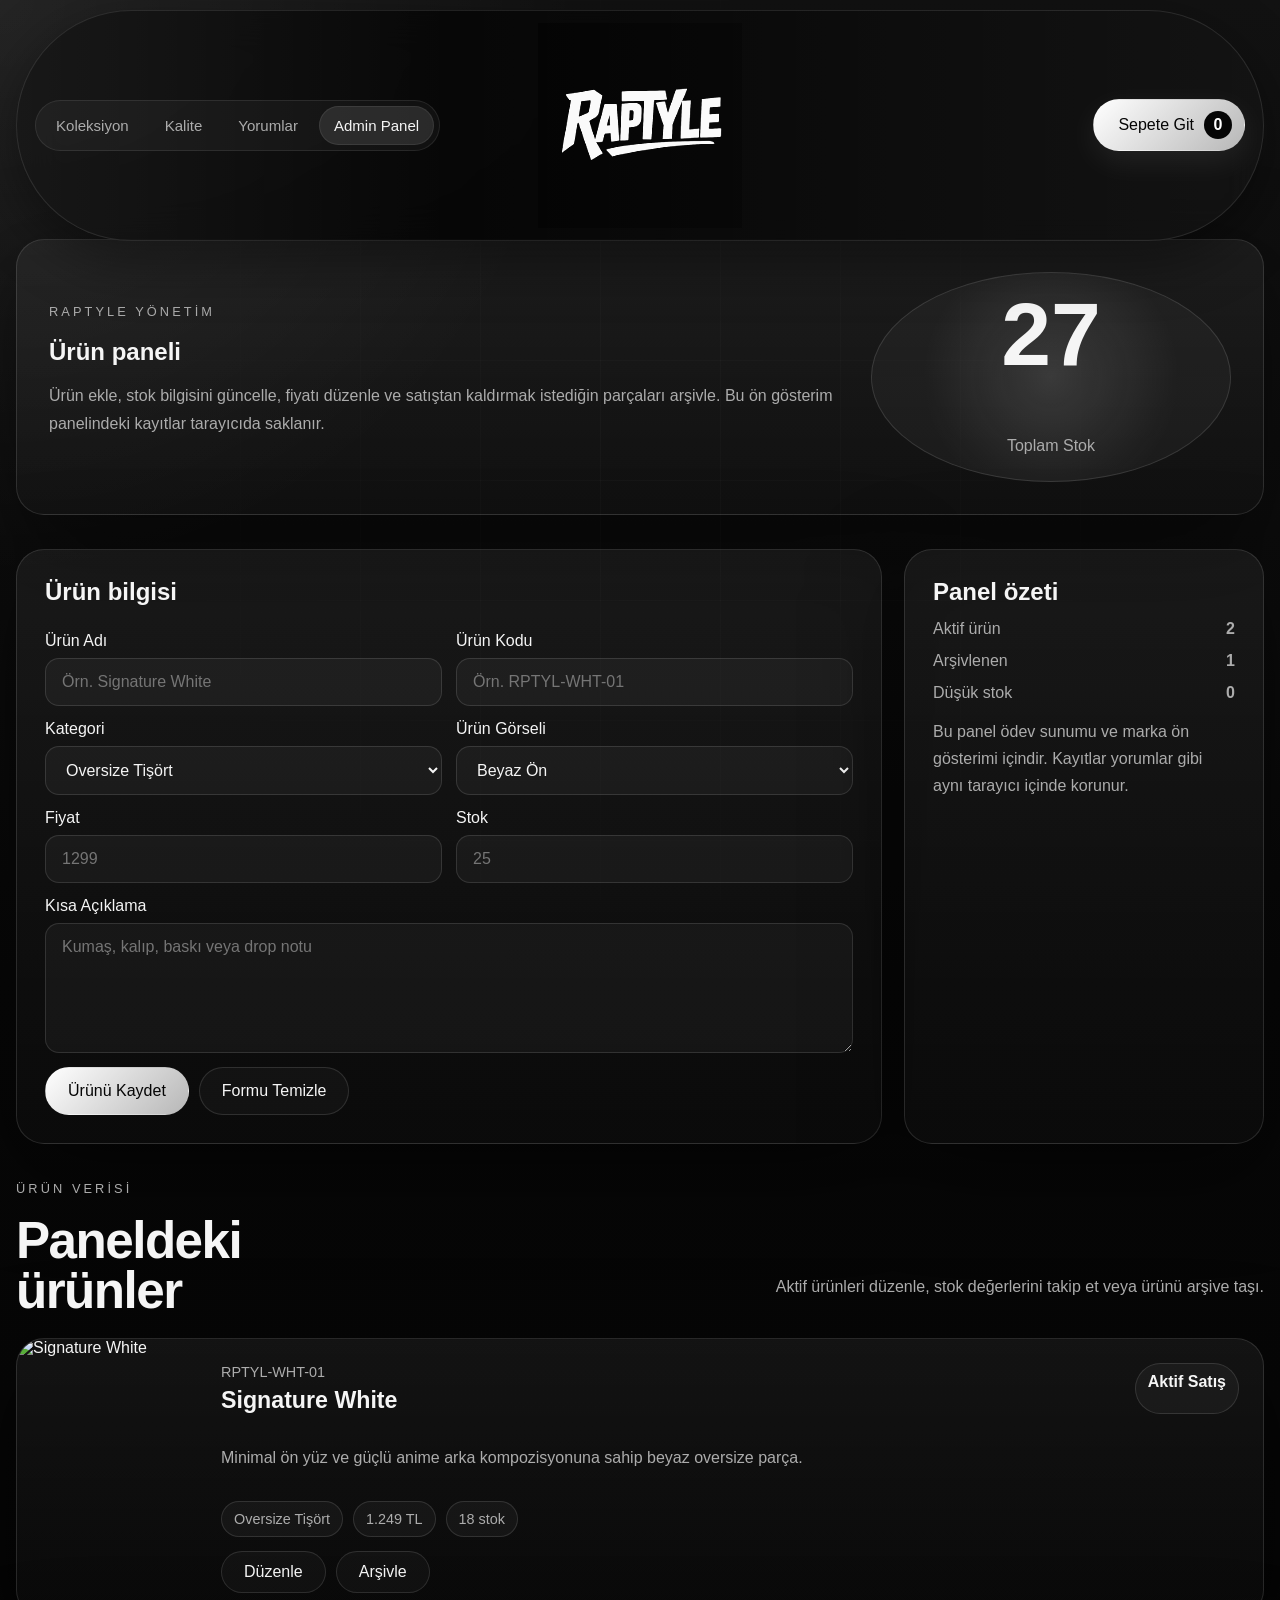
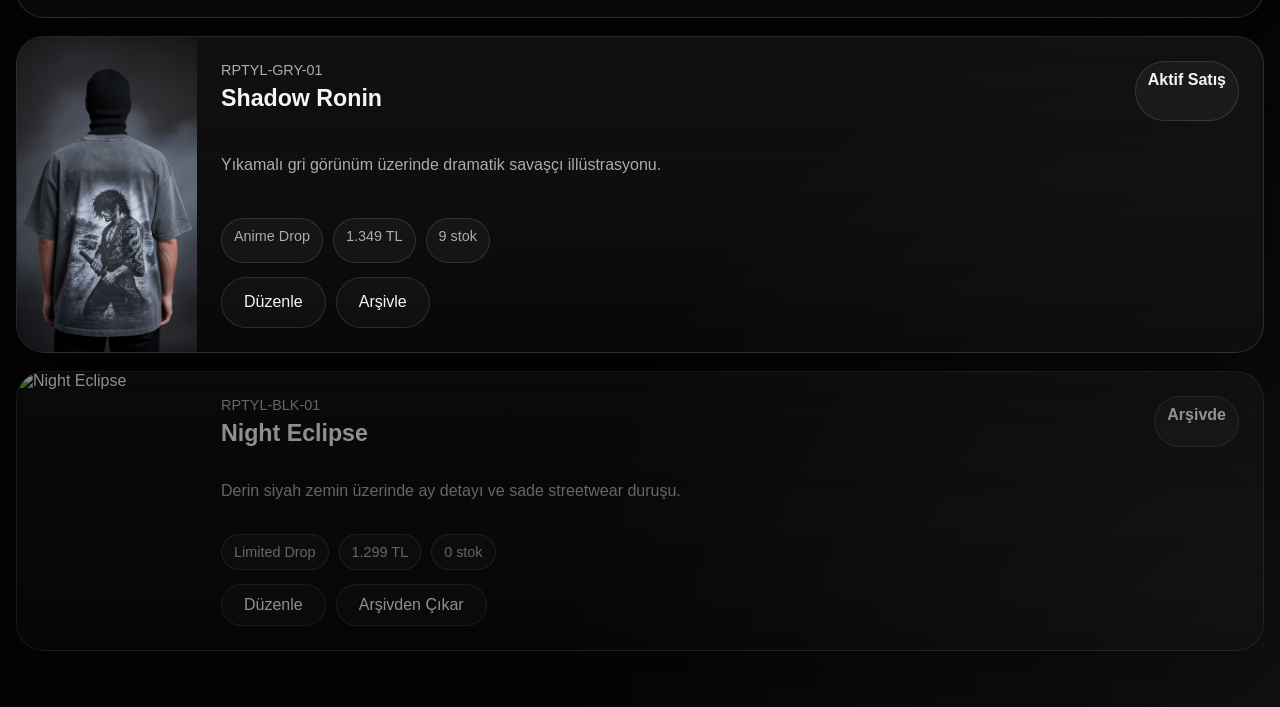
==== admin.html @ 667a7235 "ilk yükleme" ====
<!DOCTYPE html>
<html lang="tr">
  <head>
    <meta charset="UTF-8" />
    <meta name="viewport" content="width=device-width, initial-scale=1.0" />
    <title>Raptyle | Admin Panel</title>
    <link rel="stylesheet" href="./styles.css" />
  </head>
  <body data-page="admin">
    <div class="site-shell">
      <header class="topbar">
        <nav class="nav">
          <a href="./index.html">Koleksiyon</a>
          <a href="./kalite.html">Kalite</a>
          <a href="./yorumlar.html">Yorumlar</a>
          <a class="active" href="./admin.html">Admin Panel</a>
        </nav>
        <a class="brand brand-inline" href="./index.html" aria-label="Raptyle ana sayfa">
          <img src="./images/logo.png" alt="Raptyle logo" />
        </a>
        <div class="topbar-actions">
          <a class="button primary cart-link" href="./sepet.html">
            Sepete Git
            <span class="cart-count" data-cart-count>0</span>
          </a>
        </div>
      </header>

      <main>
        <section class="admin-hero reveal">
          <div>
            <p class="eyebrow">Raptyle Yönetim</p>
            <h1>Ürün paneli</h1>
            <p>
              Ürün ekle, stok bilgisini güncelle, fiyatı düzenle ve satıştan kaldırmak istediğin
              parçaları arşivle. Bu ön gösterim panelindeki kayıtlar tarayıcıda saklanır.
            </p>
          </div>
          <div class="admin-hero-stat">
            <strong id="admin-total-stock">0</strong>
            <span>Toplam Stok</span>
          </div>
        </section>

        <section class="admin-layout">
          <form class="admin-form reveal" id="admin-product-form">
            <input type="hidden" name="productId" />
            <h2>Ürün bilgisi</h2>
            <div class="field-row">
              <label>
                Ürün Adı
                <input type="text" name="name" placeholder="Örn. Signature White" required />
              </label>
              <label>
                Ürün Kodu
                <input type="text" name="sku" placeholder="Örn. RPTYL-WHT-01" required />
              </label>
            </div>
            <div class="field-row">
              <label>
                Kategori
                <select name="category" required>
                  <option value="Oversize Tişört">Oversize Tişört</option>
                  <option value="Anime Drop">Anime Drop</option>
                  <option value="Limited Drop">Limited Drop</option>
                  <option value="Aksesuar">Aksesuar</option>
                </select>
              </label>
              <label>
                Ürün Görseli
                <select name="image" required>
                  <option value="./images/beyaz ön.jpg">Beyaz Ön</option>
                  <option value="./images/beyaz arka.jpg">Beyaz Arka</option>
                  <option value="./images/gri_arka.jpg">Gri Arka</option>
                  <option value="./images/siyah ön.jpg">Siyah Ön</option>
                  <option value="./images/siyah arka.jpg">Siyah Arka</option>
                </select>
              </label>
            </div>
            <div class="field-row">
              <label>
                Fiyat
                <input type="number" name="price" min="0" step="1" placeholder="1299" required />
              </label>
              <label>
                Stok
                <input type="number" name="stock" min="0" step="1" placeholder="25" required />
              </label>
            </div>
            <label>
              Kısa Açıklama
              <textarea name="description" rows="4" placeholder="Kumaş, kalıp, baskı veya drop notu" required></textarea>
            </label>
            <div class="admin-form-actions">
              <button class="button primary" type="submit">Ürünü Kaydet</button>
              <button class="button secondary" type="button" id="admin-form-reset">Formu Temizle</button>
            </div>
          </form>

          <aside class="admin-summary reveal stagger-1">
            <h2>Panel özeti</h2>
            <div class="summary-row">
              <span>Aktif ürün</span>
              <strong id="admin-active-count">0</strong>
            </div>
            <div class="summary-row">
              <span>Arşivlenen</span>
              <strong id="admin-archived-count">0</strong>
            </div>
            <div class="summary-row">
              <span>Düşük stok</span>
              <strong id="admin-low-stock-count">0</strong>
            </div>
            <p class="admin-note">
              Bu panel ödev sunumu ve marka ön gösterimi içindir. Kayıtlar yorumlar gibi aynı
              tarayıcı içinde korunur.
            </p>
          </aside>
        </section>

        <section class="admin-products-section">
          <div class="section-heading reveal">
            <div>
              <p class="eyebrow">Ürün Verisi</p>
              <h2>Paneldeki ürünler</h2>
            </div>
            <p>Aktif ürünleri düzenle, stok değerlerini takip et veya ürünü arşive taşı.</p>
          </div>
          <div class="admin-product-list" id="admin-product-list"></div>
        </section>
      </main>
    </div>

    <script src="./script.js"></script>
  </body>
</html>
---- styles.css ----
:root {
  --bg: #050505;
  --bg-alt: #0d0d0d;
  --panel: rgba(255, 255, 255, 0.05);
  --panel-strong: rgba(255, 255, 255, 0.08);
  --line: rgba(255, 255, 255, 0.12);
  --line-strong: rgba(255, 255, 255, 0.22);
  --text: #f5f5f5;
  --muted: #acacac;
  --accent: #ededed;
  --shadow: 0 28px 90px rgba(0, 0, 0, 0.5);
  --radius-xl: 28px;
  --radius-lg: 22px;
  --radius-md: 16px;
}

* {
  box-sizing: border-box;
}

html {
  scroll-behavior: smooth;
}

body {
  margin: 0;
  min-height: 100vh;
  color: var(--text);
  background:
    radial-gradient(circle at top left, rgba(255, 255, 255, 0.08), transparent 22%),
    radial-gradient(circle at bottom right, rgba(255, 255, 255, 0.05), transparent 28%),
    linear-gradient(180deg, #121212 0%, #070707 42%, #040404 100%);
  font-family: "Manrope", "Avenir Next", "Segoe UI", "Helvetica Neue", Arial, sans-serif;
  overflow-x: hidden;
}

body::before {
  content: "";
  position: fixed;
  inset: 0;
  pointer-events: none;
  background-image:
    linear-gradient(rgba(255, 255, 255, 0.025) 1px, transparent 1px),
    linear-gradient(90deg, rgba(255, 255, 255, 0.025) 1px, transparent 1px);
  background-size: 120px 120px;
  mask-image: radial-gradient(circle at center, black, transparent 78%);
}

img {
  display: block;
  width: 100%;
}

a {
  color: inherit;
  text-decoration: none;
}

button,
input,
select,
textarea {
  font: inherit;
}

.site-shell {
  width: min(1600px, calc(100% - 32px));
  margin: 0 auto;
  padding-bottom: 56px;
}

.topbar {
  position: sticky;
  top: 10px;
  z-index: 40;
  display: grid;
  grid-template-columns: 1fr auto 1fr;
  align-items: center;
  gap: clamp(12px, 3vw, 42px);
  padding: 12px 18px;
  margin-top: 8px;
  border: 1px solid rgba(255, 255, 255, 0.1);
  border-radius: 999px;
  backdrop-filter: blur(20px) saturate(150%);
  background:
    linear-gradient(90deg, rgba(255, 255, 255, 0.06), transparent 35%, rgba(255, 255, 255, 0.05)),
    rgba(5, 5, 5, 0.78);
  box-shadow: 0 18px 58px rgba(0, 0, 0, 0.42);
}

.brand-inline {
  display: inline-flex;
  align-items: center;
  justify-self: center;
  width: clamp(150px, 16vw, 230px);
  padding: 0;
  transition: transform 180ms ease;
}

.brand-inline:hover {
  transform: translateY(-2px);
}

.brand-inline img {
  width: 100%;
  height: auto;
  display: block;
  mix-blend-mode: screen;
  filter: brightness(1.22) contrast(1.18);
  opacity: 0.98;
}

.nav,
.topbar-actions,
.hero-actions,
.product-actions,
.cta-actions {
  display: flex;
  align-items: center;
  gap: 14px;
}

.nav {
  justify-self: start;
  gap: 6px;
  padding: 5px;
  border-radius: 999px;
  border: 1px solid rgba(255, 255, 255, 0.09);
  background: rgba(255, 255, 255, 0.04);
  color: var(--muted);
}

.topbar-actions {
  justify-self: end;
}

.nav a {
  position: relative;
  padding: 11px 15px;
  border-radius: 999px;
  font-size: 0.94rem;
  transition: color 180ms ease, background 180ms ease, box-shadow 180ms ease;
}

.nav a::after {
  display: none;
}

.nav a:hover,
.nav a.active {
  color: var(--text);
  background: rgba(255, 255, 255, 0.1);
  box-shadow: inset 0 0 0 1px rgba(255, 255, 255, 0.08);
}

.button {
  display: inline-flex;
  align-items: center;
  justify-content: center;
  min-height: 48px;
  padding: 0 22px;
  border-radius: 999px;
  border: 1px solid var(--line);
  cursor: pointer;
  transition:
    transform 180ms ease,
    border-color 180ms ease,
    background 180ms ease,
    box-shadow 180ms ease;
}

.button:hover {
  transform: translateY(-2px);
  box-shadow: 0 14px 30px rgba(0, 0, 0, 0.25);
}

.button.primary {
  color: #050505;
  border-color: transparent;
  background: linear-gradient(135deg, #ffffff, #b7b7b7);
}

.button.secondary {
  background: rgba(255, 255, 255, 0.03);
  color: var(--text);
}

.button.small {
  min-height: 42px;
}

.cart-link {
  gap: 10px;
  min-height: 52px;
  padding-inline: 24px 12px;
  box-shadow: 0 10px 32px rgba(255, 255, 255, 0.08);
}

.cart-count {
  min-width: 28px;
  height: 28px;
  padding: 0 8px;
  display: inline-flex;
  align-items: center;
  justify-content: center;
  border-radius: 999px;
  background: #050505;
  color: #050505;
  color: #fff;
  font-weight: 700;
}

main {
  display: grid;
  gap: 34px;
}

.hero {
  display: grid;
  grid-template-columns: 1.05fr 0.95fr;
  gap: 30px;
  align-items: center;
  min-height: calc(100vh - 110px);
  padding: 24px 0 6px;
}

.hero-home::after {
  content: "";
  position: absolute;
  inset: auto 0 0 auto;
  width: 340px;
  height: 340px;
  filter: blur(80px);
  background: rgba(255, 255, 255, 0.08);
  border-radius: 50%;
  z-index: -1;
}

.eyebrow {
  margin: 0 0 16px;
  text-transform: uppercase;
  letter-spacing: 0.24em;
  color: #dadada;
  font-size: 0.8rem;
}

.hero h1,
.section-heading h2,
.featured-copy h2,
.cta-panel h2,
.split-copy h2 {
  margin: 0;
  font-family: "Manrope", "Avenir Next", "Segoe UI", "Helvetica Neue", Arial, sans-serif;
  font-weight: 800;
  line-height: 0.98;
  letter-spacing: -0.03em;
}

.hero h1 {
  font-size: clamp(2.9rem, 7vw, 6.2rem);
  max-width: 11ch;
}

.hero-text,
.section-heading p,
.product-head p,
.product-specs,
.split-copy p,
.stat-card p,
.review-card p,
.empty-cart p,
.cart-summary p,
.featured-copy p {
  color: var(--muted);
  line-height: 1.7;
}

.hero-metrics,
.featured-badges,
.spec-list,
.timeline {
  list-style: none;
  padding: 0;
  margin: 0;
}

.hero-metrics {
  display: grid;
  grid-template-columns: repeat(3, minmax(0, 1fr));
  gap: 16px;
  margin-top: 32px;
}

.hero-metrics li,
.product-card,
.floating-card,
.featured-strip,
.stat-card,
.review-shell,
.review-form,
.rating-summary,
.cart-layout,
.cart-summary,
.empty-cart,
.cta-panel,
.timeline li {
  border: 1px solid var(--line);
  background: linear-gradient(180deg, rgba(255, 255, 255, 0.06), rgba(255, 255, 255, 0.025));
  box-shadow: var(--shadow);
}

.hero-metrics li {
  padding: 18px;
  border-radius: var(--radius-md);
}

.hero-showcase {
  display: grid;
  grid-template-columns: 1.15fr 0.85fr;
  gap: 18px;
  min-height: 0;
}

.floating-card {
  position: relative;
  overflow: hidden;
  border-radius: var(--radius-xl);
  transform: translateZ(0);
  animation: drift 8s ease-in-out infinite;
}

.floating-card.tall {
  grid-row: span 2;
  min-height: min(68vh, 760px);
}

.floating-card.small {
  min-height: min(32vh, 320px);
}

.floating-card img {
  height: 100%;
  object-fit: cover;
  transition: transform 380ms ease;
}

.floating-card:hover img,
.product-card:hover img {
  transform: scale(1.04);
}

.tilt-left {
  animation-delay: 0.4s;
  transform: rotate(-2deg);
}

.tilt-right {
  animation-delay: 0.7s;
  transform: rotate(2deg);
}

.floating-meta {
  position: absolute;
  left: 18px;
  right: 18px;
  bottom: 18px;
  padding: 18px;
  border-radius: var(--radius-md);
  border: 1px solid var(--line);
  background: rgba(0, 0, 0, 0.58);
  backdrop-filter: blur(14px);
}

.floating-meta span {
  display: block;
  color: #d9d9d9;
  margin-bottom: 6px;
}

.featured-strip,
.cta-panel,
.content-split,
.review-header {
  border-radius: var(--radius-xl);
}

.featured-strip {
  display: grid;
  grid-template-columns: 1fr auto;
  gap: 24px;
  padding: 30px;
}

.featured-badges {
  display: flex;
  align-items: center;
  flex-wrap: wrap;
  gap: 12px;
  justify-content: flex-end;
}

.featured-badges span,
.tag {
  padding: 12px 16px;
  border-radius: 999px;
  border: 1px solid var(--line);
  background: rgba(255, 255, 255, 0.04);
  color: #dcdcdc;
}

.section-heading {
  display: flex;
  align-items: end;
  justify-content: space-between;
  gap: 18px;
}

.section-heading h2,
.featured-copy h2,
.split-copy h2,
.cta-panel h2 {
  font-size: clamp(2.1rem, 4vw, 4.4rem);
  max-width: 11ch;
}

.section-heading p {
  max-width: 600px;
}

.collection {
  display: grid;
  gap: 24px;
}

.product-grid,
.stats-grid {
  display: grid;
  grid-template-columns: repeat(3, minmax(0, 1fr));
  gap: 20px;
}

.product-card {
  overflow: hidden;
  border-radius: var(--radius-xl);
  transition: transform 220ms ease, border-color 220ms ease;
}

.product-card:hover {
  transform: translateY(-4px);
  border-color: var(--line-strong);
}

.product-gallery {
  display: grid;
  grid-template-columns: 1fr 1fr;
  gap: 1px;
  background: var(--line);
}

.product-gallery img {
  aspect-ratio: 3 / 4;
  object-fit: cover;
  background: var(--bg-alt);
}

.product-body {
  padding: 24px;
}

.product-head {
  display: flex;
  justify-content: space-between;
  align-items: start;
  gap: 16px;
}

.product-head h3,
.review-form h3,
.cart-summary h3 {
  margin: 0 0 8px;
  font-size: 1.3rem;
}

.price {
  white-space: nowrap;
  padding: 10px 14px;
  border-radius: 999px;
  background: rgba(255, 255, 255, 0.06);
  border: 1px solid var(--line);
}

.product-specs {
  margin: 18px 0 22px;
  padding: 0;
  list-style: none;
}

.product-specs li + li,
.spec-list li + li,
.timeline li + li {
  margin-top: 10px;
}

.product-actions {
  flex-wrap: wrap;
}

.content-split {
  display: grid;
  grid-template-columns: 0.95fr 1.05fr;
  gap: 24px;
}

.split-copy,
.split-visual,
.review-shell,
.cart-layout {
  border: 1px solid var(--line);
  box-shadow: var(--shadow);
}

.split-copy,
.review-shell,
.cart-layout {
  padding: 30px;
  background: linear-gradient(180deg, rgba(255, 255, 255, 0.055), rgba(255, 255, 255, 0.02));
}

.split-visual {
  overflow: hidden;
  border-radius: var(--radius-xl);
}

.split-visual img {
  height: 100%;
  object-fit: cover;
}

.spec-list li {
  color: var(--muted);
}

.quality-feature-grid {
  display: grid;
  grid-template-columns: repeat(2, minmax(0, 1fr));
  gap: 14px;
  margin-top: 26px;
}

.quality-feature-card {
  padding: 18px;
  border-radius: var(--radius-lg);
  border: 1px solid var(--line);
  background: rgba(255, 255, 255, 0.04);
}

.quality-feature-card span {
  display: inline-block;
  margin-bottom: 10px;
  color: #d8d8d8;
  letter-spacing: 0.12em;
  text-transform: uppercase;
  font-size: 0.78rem;
}

.quality-feature-card strong {
  display: block;
  margin-bottom: 8px;
  font-size: 1.05rem;
}

.quality-feature-card p {
  margin: 0;
  color: var(--muted);
  line-height: 1.65;
}

.stats-grid {
  margin-top: 8px;
}

.stat-card {
  padding: 26px;
  border-radius: var(--radius-xl);
}

.stat-card strong {
  display: block;
  margin-bottom: 10px;
  font-size: 2rem;
}

.timeline {
  display: grid;
  gap: 14px;
}

.timeline li {
  padding: 22px;
  border-radius: var(--radius-lg);
}

.timeline h3 {
  margin: 0 0 8px;
}

.review-header {
  display: grid;
  grid-template-columns: 320px 1fr;
  gap: 22px;
}

.rating-summary,
.review-shell {
  padding: 28px;
}

.rating-circle {
  width: 190px;
  height: 190px;
  margin: 0 auto 24px;
  display: grid;
  place-items: center;
  border-radius: 50%;
  background:
    radial-gradient(circle at center, #101010 55%, transparent 56%),
    conic-gradient(#f4f4f4 0 82%, rgba(255, 255, 255, 0.08) 82% 100%);
}

.rating-circle strong {
  font-size: 3.25rem;
}

.rating-bars {
  display: grid;
  gap: 12px;
}

.rating-bars div {
  display: grid;
  grid-template-columns: 18px 1fr;
  gap: 12px;
  align-items: center;
}

.rating-bars span {
  color: var(--muted);
}

.rating-bars i {
  display: block;
  height: 8px;
  overflow: hidden;
  border-radius: 999px;
  background: rgba(255, 255, 255, 0.07);
}

.rating-bars b {
  display: block;
  height: 100%;
  background: linear-gradient(90deg, #ffffff, #7b7b7b);
}

.reviews-layout {
  display: grid;
  grid-template-columns: 1fr 420px;
  gap: 20px;
  margin-top: 22px;
}

.review-list,
.review-form {
  display: grid;
  gap: 14px;
}

.review-card {
  padding: 18px;
  border-radius: var(--radius-md);
  border: 1px solid var(--line);
  background: rgba(255, 255, 255, 0.03);
}

.review-head {
  display: flex;
  justify-content: space-between;
  gap: 14px;
  margin-bottom: 10px;
}

.review-head strong {
  display: block;
}

.review-head span,
.review-meta {
  color: var(--muted);
  font-size: 0.92rem;
}

.field-row {
  display: grid;
  grid-template-columns: 1fr 1fr;
  gap: 14px;
}

.review-form label {
  display: grid;
  gap: 8px;
}

.review-form input,
.review-form select,
.review-form textarea {
  width: 100%;
  padding: 14px 16px;
  color: var(--text);
  border-radius: 14px;
  border: 1px solid var(--line);
  background: rgba(255, 255, 255, 0.04);
}

.review-form textarea {
  resize: vertical;
  min-height: 140px;
}

.cart-layout {
  display: grid;
  grid-template-columns: 1fr 360px;
  gap: 22px;
  border-radius: var(--radius-xl);
}

.cart-items {
  display: grid;
  gap: 16px;
}

.cart-item {
  display: grid;
  grid-template-columns: 110px 1fr auto;
  gap: 18px;
  padding: 16px;
  border-radius: var(--radius-lg);
  border: 1px solid var(--line);
  background: rgba(255, 255, 255, 0.03);
}

.cart-item img {
  aspect-ratio: 1 / 1;
  object-fit: cover;
  border-radius: 14px;
}

.cart-item h3 {
  margin: 0 0 6px;
}

.cart-meta {
  color: var(--muted);
}

.quantity-row {
  display: flex;
  align-items: center;
  gap: 10px;
  margin-top: 16px;
}

.quantity-button,
.remove-button {
  display: inline-flex;
  align-items: center;
  justify-content: center;
  min-width: 38px;
  height: 38px;
  padding: 0 12px;
  border: 1px solid var(--line);
  color: var(--text);
  background: rgba(255, 255, 255, 0.04);
  border-radius: 999px;
  cursor: pointer;
}

.cart-summary,
.empty-cart {
  padding: 26px;
  border-radius: var(--radius-xl);
}

.admin-hero,
.admin-layout {
  display: grid;
  grid-template-columns: 1fr 360px;
  gap: 22px;
  align-items: stretch;
}

.admin-hero,
.admin-form,
.admin-summary,
.admin-product-card {
  border: 1px solid var(--line);
  background: linear-gradient(180deg, rgba(255, 255, 255, 0.055), rgba(255, 255, 255, 0.02));
  box-shadow: var(--shadow);
  border-radius: var(--radius-xl);
}

.admin-hero {
  padding: 32px;
  align-items: center;
}

.admin-hero h1,
.admin-form h2,
.admin-summary h2 {
  margin: 0 0 12px;
}

.admin-hero p,
.admin-note,
.admin-product-content p {
  color: var(--muted);
  line-height: 1.7;
}

.admin-hero-stat {
  display: grid;
  place-items: center;
  min-height: 210px;
  border-radius: 50%;
  border: 1px solid var(--line);
  background:
    radial-gradient(circle at center, rgba(255, 255, 255, 0.12), transparent 62%),
    rgba(255, 255, 255, 0.04);
}

.admin-hero-stat strong {
  display: block;
  font-size: clamp(3rem, 7vw, 6rem);
  line-height: 0.8;
}

.admin-hero-stat span {
  display: block;
  margin-top: 14px;
  color: var(--muted);
}

.admin-form,
.admin-summary {
  padding: 28px;
}

.admin-form {
  display: grid;
  gap: 14px;
}

.admin-form label {
  display: grid;
  gap: 8px;
}

.admin-form input,
.admin-form select,
.admin-form textarea {
  width: 100%;
  padding: 14px 16px;
  color: var(--text);
  border-radius: 14px;
  border: 1px solid var(--line);
  background: rgba(255, 255, 255, 0.04);
}

.admin-form textarea {
  resize: vertical;
  min-height: 130px;
}

.admin-form-actions,
.admin-product-actions,
.admin-product-meta {
  display: flex;
  flex-wrap: wrap;
  gap: 10px;
}

.admin-products-section {
  display: grid;
  gap: 22px;
}

.admin-product-list {
  display: grid;
  gap: 18px;
}

.admin-product-card {
  display: grid;
  grid-template-columns: 180px 1fr;
  overflow: hidden;
}

.admin-product-card.is-archived {
  opacity: 0.58;
}

.admin-product-card img {
  height: 100%;
  min-height: 240px;
  object-fit: cover;
}

.admin-product-content {
  padding: 24px;
  display: grid;
  gap: 14px;
}

.admin-product-head {
  display: flex;
  justify-content: space-between;
  gap: 18px;
}

.admin-product-head h3 {
  margin: 6px 0 0;
  font-size: 1.45rem;
}

.admin-product-head span,
.admin-product-meta span {
  color: var(--muted);
  font-size: 0.9rem;
}

.admin-product-head b,
.admin-product-meta span {
  padding: 9px 12px;
  border-radius: 999px;
  border: 1px solid var(--line);
  background: rgba(255, 255, 255, 0.04);
  white-space: nowrap;
}

.checkout-layout {
  display: grid;
  grid-template-columns: 1fr 420px;
  gap: 22px;
}

.checkout-form,
.checkout-summary {
  padding: 30px;
  border-radius: var(--radius-xl);
  border: 1px solid var(--line);
  background: linear-gradient(180deg, rgba(255, 255, 255, 0.055), rgba(255, 255, 255, 0.02));
  box-shadow: var(--shadow);
}

.checkout-form {
  display: grid;
  gap: 14px;
}

.checkout-form h1,
.checkout-summary h2 {
  margin: 0 0 10px;
}

.checkout-intro,
.checkout-status,
.checkout-payment-placeholder span {
  color: var(--muted);
  line-height: 1.7;
}

.checkout-form label {
  display: grid;
  gap: 8px;
}

.checkout-form input,
.checkout-form textarea {
  width: 100%;
  padding: 14px 16px;
  color: var(--text);
  border-radius: 14px;
  border: 1px solid var(--line);
  background: rgba(255, 255, 255, 0.04);
}

.checkout-form textarea {
  resize: vertical;
}

.checkout-payment-placeholder,
.checkout-status {
  padding: 18px;
  border-radius: var(--radius-lg);
  border: 1px dashed var(--line-strong);
  background: rgba(255, 255, 255, 0.035);
}

.checkout-payment-placeholder strong,
.checkout-payment-placeholder span {
  display: block;
}

.checkout-payment-placeholder strong {
  margin-bottom: 6px;
}

.checkout-items {
  display: grid;
  gap: 14px;
}

.checkout-item {
  display: grid;
  grid-template-columns: 74px 1fr auto;
  gap: 14px;
  align-items: center;
  padding: 14px;
  border-radius: var(--radius-lg);
  border: 1px solid var(--line);
  background: rgba(255, 255, 255, 0.035);
}

.checkout-item img {
  aspect-ratio: 1 / 1;
  object-fit: cover;
  border-radius: 12px;
}

.checkout-item span {
  display: block;
  margin-top: 6px;
  color: var(--muted);
  font-size: 0.92rem;
}

.checkout-status.is-success {
  color: #ffffff;
  border-style: solid;
  background: rgba(255, 255, 255, 0.08);
}

.summary-row {
  display: flex;
  justify-content: space-between;
  margin: 14px 0;
  color: var(--muted);
}

.summary-total {
  display: flex;
  justify-content: space-between;
  margin: 22px 0;
  padding-top: 18px;
  border-top: 1px solid var(--line);
  font-size: 1.25rem;
}

.cart-checkout-actions {
  display: grid;
  gap: 12px;
}

.checkout-cta {
  position: relative;
  display: grid;
  gap: 6px;
  padding: 20px 22px;
  overflow: hidden;
  border-radius: var(--radius-lg);
  color: #050505;
  background:
    linear-gradient(135deg, rgba(255, 255, 255, 0.98), rgba(180, 180, 180, 0.96));
  box-shadow: 0 18px 45px rgba(255, 255, 255, 0.1);
  transition: transform 180ms ease, box-shadow 180ms ease;
}

.checkout-cta::after {
  content: "";
  position: absolute;
  inset: 0;
  pointer-events: none;
  background: linear-gradient(110deg, transparent 20%, rgba(255, 255, 255, 0.55), transparent 55%);
  transform: translateX(-100%);
  transition: transform 420ms ease;
}

.checkout-cta:hover {
  transform: translateY(-3px);
  box-shadow: 0 24px 60px rgba(255, 255, 255, 0.14);
}

.checkout-cta:hover::after {
  transform: translateX(100%);
}

.checkout-cta span {
  font-size: 1.15rem;
  font-weight: 800;
}

.checkout-cta b {
  font-size: 0.9rem;
  color: rgba(5, 5, 5, 0.65);
}

.continue-shopping-link {
  display: inline-flex;
  justify-content: center;
  padding: 14px 18px;
  border-radius: 999px;
  border: 1px solid var(--line);
  color: var(--text);
  background: rgba(255, 255, 255, 0.035);
  transition: background 180ms ease, transform 180ms ease;
}

.continue-shopping-link:hover {
  transform: translateY(-2px);
  background: rgba(255, 255, 255, 0.08);
}

.toast {
  position: fixed;
  right: 22px;
  bottom: 22px;
  z-index: 70;
  padding: 14px 18px;
  border-radius: 14px;
  border: 1px solid var(--line);
  background: rgba(11, 11, 11, 0.92);
  box-shadow: var(--shadow);
  transform: translateY(20px);
  opacity: 0;
  pointer-events: none;
  transition: opacity 220ms ease, transform 220ms ease;
}

.toast.show {
  opacity: 1;
  transform: translateY(0);
}

.premium-banner {
  display: grid;
  place-items: center;
  min-height: 180px;
  margin-top: 4px;
  border-radius: var(--radius-xl);
  border: 1px solid var(--line);
  background:
    radial-gradient(circle at center, rgba(255, 255, 255, 0.12), transparent 48%),
    linear-gradient(180deg, rgba(255, 255, 255, 0.05), rgba(255, 255, 255, 0.02));
  box-shadow: var(--shadow);
  text-align: center;
}

.premium-banner p {
  margin: 0;
  font-family: "Manrope", "Avenir Next", "Segoe UI", "Helvetica Neue", Arial, sans-serif;
  font-weight: 800;
  font-size: clamp(2.4rem, 6vw, 5rem);
  letter-spacing: 0.08em;
  text-transform: uppercase;
  color: var(--accent);
}

.reveal {
  opacity: 0;
  transform: translateY(28px);
  transition: opacity 650ms ease, transform 650ms ease;
}

.reveal.in-view {
  opacity: 1;
  transform: translateY(0);
}

.stagger-1 {
  transition-delay: 120ms;
}

.stagger-2 {
  transition-delay: 220ms;
}

@keyframes drift {
  0%,
  100% {
    transform: translateY(0);
  }
  50% {
    transform: translateY(-8px);
  }
}

@media (max-width: 1180px) {
  .hero,
  .content-split,
  .review-header,
  .reviews-layout,
  .cart-layout,
  .admin-hero,
  .admin-layout,
  .checkout-layout,
  .section-heading,
  .featured-strip {
    grid-template-columns: 1fr;
  }

  .product-grid,
  .stats-grid {
    grid-template-columns: 1fr;
  }

  .hero {
    min-height: auto;
  }

  .hero-showcase {
    min-height: auto;
  }
}

@media (max-width: 820px) {
  .site-shell {
    width: min(100% - 18px, 1600px);
  }

  .topbar {
    grid-template-columns: 1fr;
    justify-items: center;
    border-radius: 34px;
    padding: 14px;
    top: 6px;
  }

  .brand-inline {
    width: 180px;
  }

  .nav {
    width: 100%;
    justify-content: center;
    flex-wrap: wrap;
    gap: 6px;
    justify-self: center;
  }

  .nav a {
    padding: 10px 13px;
  }

  .topbar-actions,
  .hero-actions,
  .product-actions,
  .cta-actions {
    width: 100%;
    flex-wrap: wrap;
    justify-content: center;
  }

  .hero-showcase,
  .hero-metrics,
  .field-row,
  .cart-item,
  .admin-product-card {
    grid-template-columns: 1fr;
  }

  .quality-feature-grid {
    grid-template-columns: 1fr;
  }

  .hero {
    padding-top: 10px;
  }

  .floating-card.tall,
  .floating-card.small {
    min-height: auto;
  }

  .product-gallery {
    grid-template-columns: 1fr;
  }
}
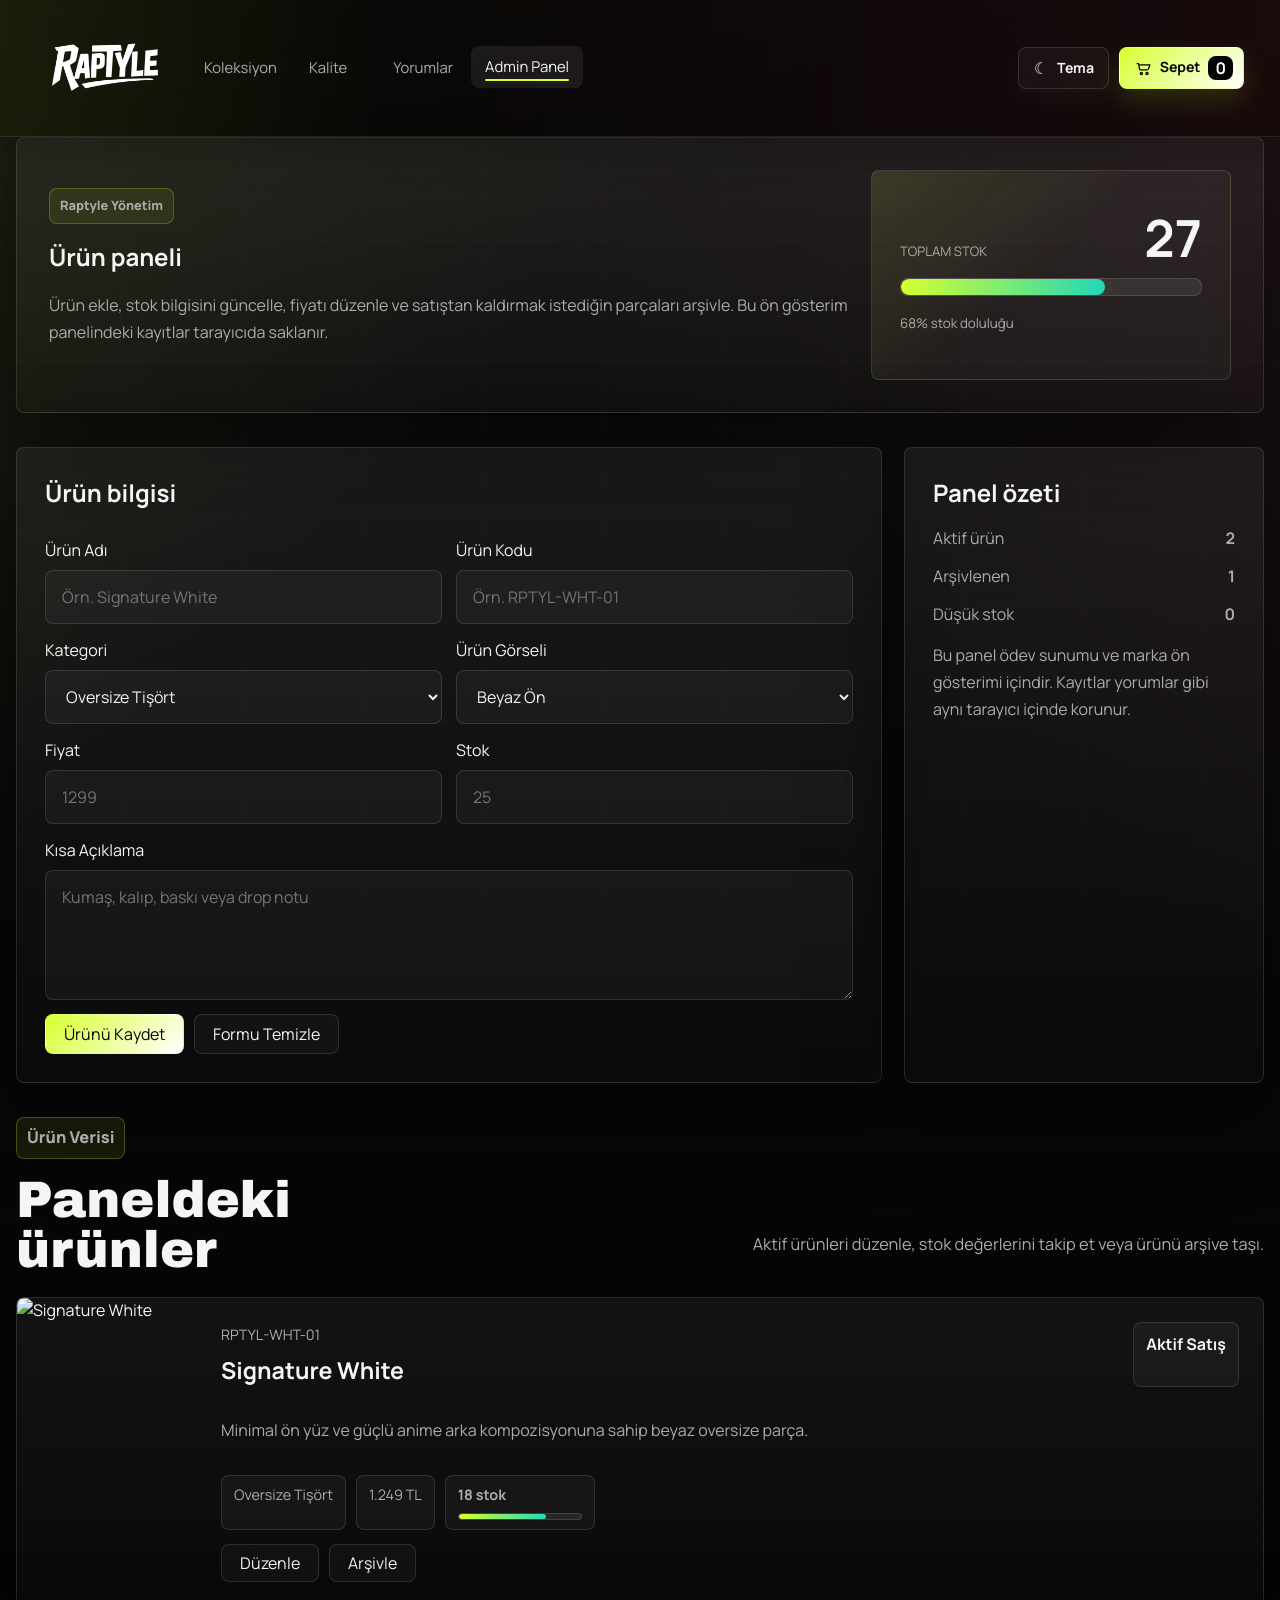
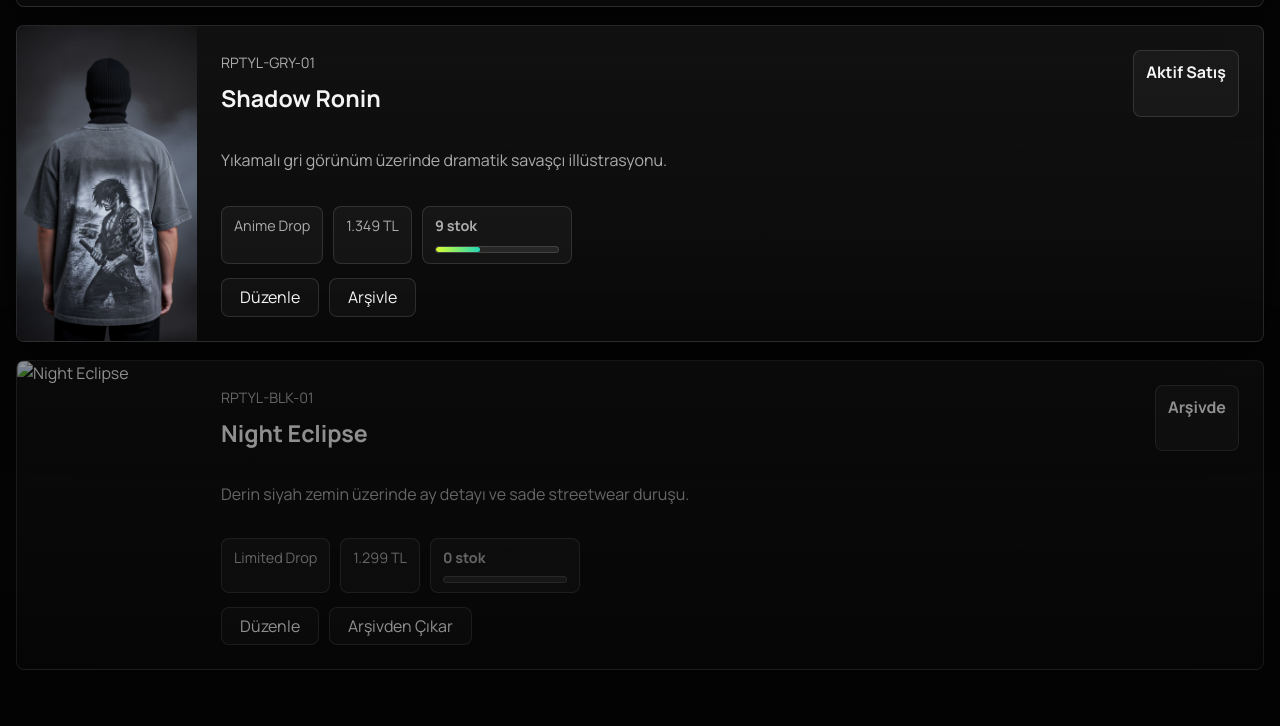
==== commit edb28139: "raptyle site" ====
--- a/admin.html
+++ b/admin.html
@@ -4,23 +4,40 @@
     <meta charset="UTF-8" />
     <meta name="viewport" content="width=device-width, initial-scale=1.0" />
     <title>Raptyle | Admin Panel</title>
-    <link rel="stylesheet" href="./styles.css" />
+    <link rel="preconnect" href="https://fonts.googleapis.com" />
+    <link rel="preconnect" href="https://fonts.gstatic.com" crossorigin />
+    <link
+      href="https://fonts.googleapis.com/css2?family=Archivo+Black&family=Manrope:wght@400;500;600;700;800&display=swap&subset=latin-ext"
+      rel="stylesheet"
+    />
+    <link rel="stylesheet" href="./css/style.css" />
   </head>
   <body data-page="admin">
     <div class="site-shell">
       <header class="topbar">
-        <nav class="nav">
-          <a href="./index.html">Koleksiyon</a>
+        <nav class="nav nav-left">
+          <a href="./koleksiyon.html">Koleksiyon</a>
           <a href="./kalite.html">Kalite</a>
-          <a href="./yorumlar.html">Yorumlar</a>
-          <a class="active" href="./admin.html">Admin Panel</a>
         </nav>
         <a class="brand brand-inline" href="./index.html" aria-label="Raptyle ana sayfa">
           <img src="./images/logo.png" alt="Raptyle logo" />
         </a>
+        <nav class="nav nav-right">
+          <a href="./yorumlar.html">Yorumlar</a>
+          <a class="active" href="./admin.html">Admin Panel</a>
+        </nav>
         <div class="topbar-actions">
-          <a class="button primary cart-link" href="./sepet.html">
-            Sepete Git
+          <button class="theme-toggle" type="button" data-theme-toggle aria-label="Temayı değiştir" aria-pressed="false">
+            <span class="theme-toggle-icon" aria-hidden="true">☾</span>
+            <span class="theme-toggle-label">Tema</span>
+          </button>
+          <a class="button primary cart-link" href="./sepet.html" aria-label="Sepet">
+            <svg viewBox="0 0 24 24" aria-hidden="true">
+              <path d="M3 5h2l1.3 7.2A2 2 0 0 0 8.3 14H17a2 2 0 0 0 1.9-1.4L21 7H7.1" />
+              <circle cx="9" cy="19" r="1.6" />
+              <circle cx="17" cy="19" r="1.6" />
+            </svg>
+            <span class="cart-label">Sepet</span>
             <span class="cart-count" data-cart-count>0</span>
           </a>
         </div>
@@ -37,8 +54,14 @@
             </p>
           </div>
           <div class="admin-hero-stat">
-            <strong id="admin-total-stock">0</strong>
-            <span>Toplam Stok</span>
+            <div class="stock-stat-head">
+              <span>Toplam Stok</span>
+              <strong id="admin-total-stock">0</strong>
+            </div>
+            <div class="stock-progress" aria-label="Toplam stok doluluk oranı">
+              <i id="admin-total-stock-bar"></i>
+            </div>
+            <small id="admin-total-stock-note">Stok kapasitesi hesaplanıyor</small>
           </div>
         </section>
 
@@ -131,6 +154,6 @@
       </main>
     </div>
 
-    <script src="./script.js"></script>
+    <script src="./js/main.js"></script>
   </body>
 </html>
--- a/css/style.css
+++ b/css/style.css
@@ -0,0 +1,2254 @@
+:root {
+  /* Design tokens */
+  --bg: #050505;
+  --bg-alt: #0d0d0d;
+  --panel: rgba(255, 255, 255, 0.05);
+  --panel-strong: rgba(255, 255, 255, 0.08);
+  --line: rgba(255, 255, 255, 0.12);
+  --line-strong: rgba(255, 255, 255, 0.22);
+  --text: #f5f5f5;
+  --muted: #acacac;
+  --accent: #d7ff2f;
+  --accent-strong: #f73f52;
+  --accent-cool: #23d7b7;
+  --shadow: 0 28px 90px rgba(0, 0, 0, 0.5);
+  --shadow-hover: 0 34px 100px rgba(0, 0, 0, 0.62);
+  --glow-soft: 0 0 34px rgba(215, 255, 47, 0.12);
+  --radius-xl: 8px;
+  --radius-lg: 8px;
+  --radius-md: 8px;
+  --font-display: "Archivo Black", "Arial Black", sans-serif;
+  --font-body: "Manrope", "Avenir Next", sans-serif;
+  --transition: 220ms ease;
+}
+
+/* Base */
+* {
+  box-sizing: border-box;
+}
+
+html {
+  scroll-behavior: smooth;
+}
+
+body {
+  margin: 0;
+  min-height: 100vh;
+  color: var(--text);
+  background:
+    linear-gradient(135deg, rgba(215, 255, 47, 0.08), transparent 24%),
+    linear-gradient(225deg, rgba(247, 63, 82, 0.07), transparent 30%),
+    linear-gradient(180deg, #111111 0%, #070707 42%, #040404 100%);
+  font-family: var(--font-body);
+  font-size: 16px;
+  line-height: 1.5;
+  letter-spacing: 0;
+  overflow-x: hidden;
+  text-rendering: geometricPrecision;
+  -webkit-font-smoothing: antialiased;
+}
+
+body::before {
+  content: "";
+  position: fixed;
+  inset: 0;
+  pointer-events: none;
+  background-image:
+    linear-gradient(rgba(255, 255, 255, 0.025) 1px, transparent 1px),
+    linear-gradient(90deg, rgba(255, 255, 255, 0.025) 1px, transparent 1px);
+  background-size: 120px 120px;
+  opacity: 0.72;
+}
+
+img {
+  display: block;
+  width: 100%;
+}
+
+a {
+  color: inherit;
+  text-decoration: none;
+}
+
+button,
+input,
+select,
+textarea {
+  font: inherit;
+}
+
+:focus-visible {
+  outline: 2px solid rgba(255, 255, 255, 0.8);
+  outline-offset: 4px;
+}
+
+/* Layout */
+.site-shell {
+  width: min(1600px, calc(100% - 32px));
+  margin: 0 auto;
+  padding-bottom: 56px;
+}
+
+/* Navigation */
+.topbar {
+  position: sticky;
+  top: 0;
+  z-index: 40;
+  display: grid;
+  grid-template-columns: auto auto auto 1fr;
+  align-items: center;
+  gap: 18px;
+  width: 100vw;
+  min-height: 76px;
+  padding: 0 36px;
+  margin: 0 calc(50% - 50vw);
+  border: 0;
+  border-bottom: 1px solid rgba(255, 255, 255, 0.09);
+  border-radius: 0;
+  backdrop-filter: blur(22px) saturate(150%);
+  background:
+    linear-gradient(90deg, rgba(215, 255, 47, 0.08), transparent 30%, rgba(247, 63, 82, 0.06)),
+    rgba(5, 5, 5, 0.82);
+  box-shadow: 0 14px 34px rgba(0, 0, 0, 0.24);
+}
+
+.brand-inline {
+  display: inline-flex;
+  align-items: center;
+  justify-self: start;
+  order: 1;
+  width: 136px;
+  padding: 0;
+  transition: transform 220ms ease, filter 220ms ease;
+}
+
+.brand-inline:hover {
+  transform: translateY(-2px);
+  filter: drop-shadow(0 0 18px rgba(255, 255, 255, 0.18));
+}
+
+.brand-inline img {
+  width: 100%;
+  height: auto;
+  display: block;
+}
+
+.nav,
+.topbar-actions,
+.hero-actions,
+.product-actions,
+.cta-actions {
+  display: flex;
+  align-items: center;
+  gap: 10px;
+}
+
+.nav {
+  width: auto;
+  gap: 4px;
+  padding: 0;
+  justify-content: center;
+  border-radius: 0;
+  border: 0;
+  background: transparent;
+  color: var(--muted);
+}
+
+.nav-left {
+  justify-self: start;
+  order: 2;
+}
+
+.nav-right {
+  justify-self: start;
+  order: 3;
+}
+
+.topbar-actions {
+  order: 4;
+  justify-self: end;
+}
+
+.nav a {
+  position: relative;
+  flex: 0 0 auto;
+  min-height: 42px;
+  padding: 0 14px;
+  border-radius: var(--radius-md);
+  font-size: 0.93rem;
+  letter-spacing: 0;
+  text-align: center;
+  display: inline-flex;
+  align-items: center;
+  overflow: hidden;
+  transition:
+    color var(--transition),
+    background var(--transition),
+    box-shadow var(--transition),
+    transform var(--transition);
+}
+
+.nav a::after {
+  content: "";
+  position: absolute;
+  left: 14px;
+  right: 14px;
+  bottom: 7px;
+  height: 2px;
+  border-radius: 8px;
+  background: var(--accent);
+  transform: scaleX(0);
+  transform-origin: left;
+  transition: transform 260ms cubic-bezier(0.22, 1, 0.36, 1);
+}
+
+.nav a:hover,
+.nav a.active {
+  color: var(--text);
+  background: rgba(255, 255, 255, 0.07);
+  box-shadow: none;
+  transform: translateY(-1px);
+}
+
+.nav a:hover::after,
+.nav a.active::after {
+  transform: scaleX(1);
+}
+
+/* Buttons */
+.button {
+  display: inline-flex;
+  align-items: center;
+  justify-content: center;
+  min-height: 40px;
+  padding: 0 18px;
+  border-radius: var(--radius-md);
+  border: 1px solid var(--line);
+  cursor: pointer;
+  transition:
+    transform 220ms cubic-bezier(0.22, 1, 0.36, 1),
+    border-color 220ms ease,
+    background 220ms ease,
+    color 220ms ease,
+    box-shadow 220ms ease,
+    filter 220ms ease;
+}
+
+.button:hover {
+  transform: translateY(-3px);
+  border-color: var(--line-strong);
+  box-shadow: 0 18px 42px rgba(0, 0, 0, 0.34), var(--glow-soft);
+}
+
+.button.primary {
+  color: #050505;
+  border-color: transparent;
+  background: linear-gradient(135deg, var(--accent), #ffffff);
+}
+
+.button.primary:hover {
+  filter: brightness(1.04);
+  box-shadow: 0 18px 44px rgba(255, 255, 255, 0.12);
+}
+
+.button.secondary {
+  background: rgba(255, 255, 255, 0.03);
+  color: var(--text);
+}
+
+.button.secondary:hover {
+  background: rgba(255, 255, 255, 0.08);
+}
+
+.button.small {
+  min-height: 38px;
+}
+
+.cart-link {
+  gap: 8px;
+  min-height: 42px;
+  padding-inline: 15px 10px;
+  box-shadow: 0 12px 28px rgba(215, 255, 47, 0.14);
+}
+
+.cart-link:hover svg {
+  transform: translateX(1px) rotate(-4deg);
+}
+
+.cart-link svg {
+  width: 17px;
+  height: 17px;
+  stroke: currentColor;
+  stroke-width: 1.8;
+  fill: none;
+  stroke-linecap: round;
+  stroke-linejoin: round;
+  transition: transform 220ms ease;
+}
+
+.cart-label,
+.theme-toggle-label {
+  font-size: 0.88rem;
+  font-weight: 700;
+  line-height: 1;
+}
+
+.cart-count {
+  min-width: 24px;
+  height: 24px;
+  padding: 0 7px;
+  display: inline-flex;
+  align-items: center;
+  justify-content: center;
+  border-radius: var(--radius-md);
+  background: #050505;
+  color: #fff;
+  font-weight: 700;
+}
+
+.theme-toggle {
+  display: inline-flex;
+  align-items: center;
+  justify-content: center;
+  gap: 8px;
+  min-width: 0;
+  height: 42px;
+  padding: 0 14px;
+  border-radius: var(--radius-md);
+  border: 1px solid var(--line);
+  color: var(--text);
+  background: rgba(255, 255, 255, 0.04);
+  cursor: pointer;
+  box-shadow: 0 10px 24px rgba(255, 255, 255, 0.04);
+  transition:
+    transform var(--transition),
+    border-color var(--transition),
+    background var(--transition),
+    color var(--transition),
+    box-shadow var(--transition);
+}
+
+.theme-toggle:hover {
+  transform: translateY(-3px);
+  border-color: var(--line-strong);
+  background: rgba(255, 255, 255, 0.09);
+  box-shadow: 0 18px 42px rgba(0, 0, 0, 0.28), var(--glow-soft);
+}
+
+.theme-toggle-icon {
+  display: inline-flex;
+  align-items: center;
+  justify-content: center;
+  width: 1em;
+  height: 1em;
+  line-height: 1;
+}
+
+/* Hero */
+main {
+  display: grid;
+  gap: 34px;
+}
+
+.hero {
+  display: grid;
+  grid-template-columns: 1.05fr 0.95fr;
+  gap: 30px;
+  align-items: center;
+  min-height: calc(100vh - 110px);
+  padding: 24px 0 6px;
+}
+
+.hero-home::after {
+  content: none;
+}
+
+.eyebrow {
+  display: inline-flex;
+  width: fit-content;
+  margin: 0 0 16px;
+  padding: 6px 10px;
+  border-radius: var(--radius-md);
+  border: 1px solid rgba(215, 255, 47, 0.24);
+  background: rgba(215, 255, 47, 0.08);
+  text-transform: none;
+  letter-spacing: 0;
+  color: var(--accent);
+  font-size: 0.8rem;
+  font-weight: 800;
+}
+
+.hero h1,
+.section-heading h2,
+.featured-copy h2,
+.cta-panel h2,
+.split-copy h2 {
+  margin: 0;
+  font-family: var(--font-display);
+  font-weight: 400;
+  line-height: 0.98;
+  letter-spacing: 0;
+  text-wrap: balance;
+}
+
+.hero h1 {
+  font-size: 5.4rem;
+  max-width: 11ch;
+}
+
+.hero-text,
+.section-heading p,
+.product-head p,
+.product-specs,
+.split-copy p,
+.stat-card p,
+.review-card p,
+.empty-cart p,
+.cart-summary p,
+.featured-copy p {
+  color: var(--muted);
+  line-height: 1.7;
+  font-size: 1.02rem;
+}
+
+/* Cards and product sections */
+.hero-metrics,
+.featured-badges,
+.spec-list,
+.timeline {
+  list-style: none;
+  padding: 0;
+  margin: 0;
+}
+
+.hero-metrics {
+  display: grid;
+  grid-template-columns: repeat(3, minmax(0, 1fr));
+  gap: 16px;
+  margin-top: 32px;
+}
+
+.hero-metrics li,
+.product-card,
+.floating-card,
+.featured-strip,
+.stat-card,
+.review-shell,
+.review-form,
+.rating-summary,
+.cart-layout,
+.cart-summary,
+.empty-cart,
+.cta-panel,
+.timeline li {
+  border: 1px solid var(--line);
+  background: linear-gradient(180deg, rgba(255, 255, 255, 0.06), rgba(255, 255, 255, 0.025));
+  box-shadow: var(--shadow);
+}
+
+.hero-metrics li,
+.product-card,
+.floating-card,
+.featured-strip,
+.stat-card,
+.review-card,
+.review-shell,
+.review-form,
+.rating-summary,
+.cart-layout,
+.cart-summary,
+.empty-cart,
+.timeline li,
+.quality-feature-card,
+.admin-hero,
+.admin-form,
+.admin-summary,
+.admin-product-card,
+.checkout-form,
+.checkout-summary,
+.checkout-item {
+  transition:
+    transform 240ms cubic-bezier(0.22, 1, 0.36, 1),
+    border-color 240ms ease,
+    box-shadow 240ms ease,
+    background 240ms ease;
+}
+
+.hero-metrics li:hover,
+.stat-card:hover,
+.review-card:hover,
+.quality-feature-card:hover,
+.timeline li:hover,
+.admin-product-card:hover,
+.checkout-item:hover {
+  transform: translateY(-4px);
+  border-color: var(--line-strong);
+  background: linear-gradient(180deg, rgba(255, 255, 255, 0.075), rgba(255, 255, 255, 0.032));
+  box-shadow: var(--shadow-hover);
+}
+
+.hero-metrics li {
+  padding: 18px;
+  border-radius: var(--radius-md);
+}
+
+.hero-showcase {
+  display: grid;
+  grid-template-columns: 1.15fr 0.85fr;
+  gap: 18px;
+  min-height: 0;
+}
+
+.floating-card {
+  position: relative;
+  overflow: hidden;
+  border-radius: var(--radius-xl);
+  transform: translateZ(0);
+  animation: drift 8s ease-in-out infinite;
+}
+
+.floating-card.tall {
+  grid-row: span 2;
+  min-height: min(68vh, 760px);
+}
+
+.floating-card.small {
+  min-height: min(32vh, 320px);
+}
+
+.floating-card img {
+  height: 100%;
+  object-fit: cover;
+  transition: transform 380ms ease;
+}
+
+.floating-card:hover img,
+.product-card:hover img {
+  transform: scale(1.04);
+}
+
+.tilt-left {
+  animation-delay: 0.4s;
+  transform: rotate(-2deg);
+}
+
+.tilt-right {
+  animation-delay: 0.7s;
+  transform: rotate(2deg);
+}
+
+.floating-meta {
+  position: absolute;
+  left: 18px;
+  right: 18px;
+  bottom: 18px;
+  padding: 18px;
+  border-radius: var(--radius-md);
+  border: 1px solid var(--line);
+  background: rgba(0, 0, 0, 0.58);
+  backdrop-filter: blur(14px);
+}
+
+.floating-meta span {
+  display: block;
+  color: #d9d9d9;
+  margin-bottom: 6px;
+}
+
+.featured-strip,
+.cta-panel,
+.content-split,
+.review-header {
+  border-radius: var(--radius-xl);
+}
+
+.featured-strip {
+  display: grid;
+  grid-template-columns: 1fr auto;
+  gap: 24px;
+  padding: 30px;
+}
+
+.featured-badges {
+  display: flex;
+  align-items: center;
+  flex-wrap: wrap;
+  gap: 12px;
+  justify-content: flex-end;
+}
+
+.featured-badges span,
+.tag {
+  padding: 12px 16px;
+  border-radius: var(--radius-md);
+  border: 1px solid var(--line);
+  background: rgba(255, 255, 255, 0.04);
+  color: #dcdcdc;
+}
+
+.section-heading {
+  display: flex;
+  align-items: end;
+  justify-content: space-between;
+  gap: 18px;
+}
+
+.section-heading h2,
+.featured-copy h2,
+.split-copy h2,
+.cta-panel h2 {
+  font-size: 3.2rem;
+  max-width: 11ch;
+}
+
+.section-heading p {
+  max-width: 600px;
+}
+
+.collection {
+  display: grid;
+  gap: 24px;
+}
+
+.product-grid,
+.stats-grid {
+  display: grid;
+  grid-template-columns: repeat(3, minmax(0, 1fr));
+  gap: 20px;
+}
+
+.product-card {
+  overflow: hidden;
+  border-radius: var(--radius-xl);
+  transition:
+    transform 260ms cubic-bezier(0.22, 1, 0.36, 1),
+    border-color 220ms ease,
+    box-shadow 260ms ease,
+    background 220ms ease;
+}
+
+.product-card:hover {
+  transform: translateY(-8px);
+  border-color: var(--line-strong);
+  box-shadow: var(--shadow-hover), var(--glow-soft);
+}
+
+.product-gallery {
+  display: grid;
+  grid-template-columns: 1fr 1fr;
+  gap: 1px;
+  background: var(--line);
+}
+
+.product-gallery img {
+  aspect-ratio: 3 / 4;
+  object-fit: cover;
+  background: var(--bg-alt);
+}
+
+.product-body {
+  padding: 24px;
+}
+
+.product-head {
+  display: flex;
+  justify-content: space-between;
+  align-items: start;
+  gap: 16px;
+}
+
+.product-head h3,
+.review-form h3,
+.cart-summary h3 {
+  margin: 0 0 8px;
+  font-size: 1.3rem;
+  letter-spacing: 0;
+}
+
+.price {
+  white-space: nowrap;
+  padding: 10px 14px;
+  border-radius: var(--radius-md);
+  background: rgba(255, 255, 255, 0.06);
+  border: 1px solid var(--line);
+}
+
+.product-specs {
+  margin: 18px 0 22px;
+  padding: 0;
+  list-style: none;
+}
+
+.product-specs li + li,
+.spec-list li + li,
+.timeline li + li {
+  margin-top: 10px;
+}
+
+.product-actions {
+  flex-wrap: wrap;
+}
+
+.content-split {
+  display: grid;
+  grid-template-columns: 0.95fr 1.05fr;
+  gap: 24px;
+}
+
+.split-copy,
+.split-visual,
+.review-shell,
+.cart-layout {
+  border: 1px solid var(--line);
+  box-shadow: var(--shadow);
+}
+
+.split-copy,
+.review-shell,
+.cart-layout {
+  padding: 30px;
+  background: linear-gradient(180deg, rgba(255, 255, 255, 0.055), rgba(255, 255, 255, 0.02));
+}
+
+.split-visual {
+  overflow: hidden;
+  border-radius: var(--radius-xl);
+}
+
+.split-visual img {
+  height: 100%;
+  object-fit: cover;
+}
+
+.spec-list li {
+  color: var(--muted);
+}
+
+.quality-feature-grid {
+  display: grid;
+  grid-template-columns: repeat(2, minmax(0, 1fr));
+  gap: 14px;
+  margin-top: 26px;
+}
+
+.quality-feature-card {
+  padding: 18px;
+  border-radius: var(--radius-lg);
+  border: 1px solid var(--line);
+  background: rgba(255, 255, 255, 0.04);
+}
+
+.quality-feature-card span {
+  display: inline-block;
+  margin-bottom: 10px;
+  color: #d8d8d8;
+  letter-spacing: 0;
+  text-transform: uppercase;
+  font-size: 0.78rem;
+}
+
+.quality-feature-card strong {
+  display: block;
+  margin-bottom: 8px;
+  font-size: 1.05rem;
+}
+
+.quality-feature-card p {
+  margin: 0;
+  color: var(--muted);
+  line-height: 1.65;
+}
+
+.stats-grid {
+  margin-top: 8px;
+}
+
+.stat-card {
+  padding: 26px;
+  border-radius: var(--radius-xl);
+}
+
+.stat-card strong {
+  display: block;
+  margin-bottom: 10px;
+  font-size: 2rem;
+}
+
+.timeline {
+  display: grid;
+  gap: 14px;
+}
+
+.timeline li {
+  padding: 22px;
+  border-radius: var(--radius-lg);
+}
+
+.timeline h3 {
+  margin: 0 0 8px;
+}
+
+.review-header {
+  display: grid;
+  grid-template-columns: 320px 1fr;
+  gap: 22px;
+}
+
+.rating-summary,
+.review-shell {
+  padding: 28px;
+}
+
+.rating-circle {
+  width: 190px;
+  height: 190px;
+  margin: 0 auto 24px;
+  display: grid;
+  place-items: center;
+  border-radius: 50%;
+  background:
+    radial-gradient(circle at center, #101010 55%, transparent 56%),
+    conic-gradient(var(--accent) 0 82%, rgba(255, 255, 255, 0.08) 82% 100%);
+}
+
+.rating-circle strong {
+  font-size: 3.25rem;
+}
+
+.rating-bars {
+  display: grid;
+  gap: 12px;
+}
+
+.rating-bars div {
+  display: grid;
+  grid-template-columns: 18px 1fr;
+  gap: 12px;
+  align-items: center;
+}
+
+.rating-bars span {
+  color: var(--muted);
+}
+
+.rating-bars i {
+  display: block;
+  height: 8px;
+  overflow: hidden;
+  border-radius: var(--radius-md);
+  background: rgba(255, 255, 255, 0.07);
+}
+
+.rating-bars b {
+  display: block;
+  height: 100%;
+  background: linear-gradient(90deg, var(--accent), var(--accent-cool));
+}
+
+.reviews-layout {
+  display: grid;
+  grid-template-columns: 1fr 420px;
+  gap: 20px;
+  margin-top: 22px;
+}
+
+.review-list,
+.review-form {
+  display: grid;
+  gap: 14px;
+}
+
+.review-card {
+  padding: 18px;
+  border-radius: var(--radius-md);
+  border: 1px solid var(--line);
+  background: rgba(255, 255, 255, 0.03);
+}
+
+.review-head {
+  display: flex;
+  justify-content: space-between;
+  gap: 14px;
+  margin-bottom: 10px;
+}
+
+.review-head strong {
+  display: block;
+}
+
+.review-head span,
+.review-meta {
+  color: var(--muted);
+  font-size: 0.92rem;
+}
+
+.field-row {
+  display: grid;
+  grid-template-columns: 1fr 1fr;
+  gap: 14px;
+}
+
+.review-form label {
+  display: grid;
+  gap: 8px;
+}
+
+.review-form input,
+.review-form select,
+.review-form textarea {
+  width: 100%;
+  padding: 14px 16px;
+  color: var(--text);
+  border-radius: var(--radius-md);
+  border: 1px solid var(--line);
+  background: rgba(255, 255, 255, 0.04);
+  transition: border-color 180ms ease, background 180ms ease, box-shadow 180ms ease;
+}
+
+.review-form input:focus,
+.review-form select:focus,
+.review-form textarea:focus,
+.admin-form input:focus,
+.admin-form select:focus,
+.admin-form textarea:focus,
+.checkout-form input:focus,
+.checkout-form textarea:focus {
+  border-color: rgba(255, 255, 255, 0.34);
+  background: rgba(255, 255, 255, 0.065);
+  box-shadow: 0 0 0 4px rgba(255, 255, 255, 0.045);
+  outline: none;
+}
+
+.review-form textarea {
+  resize: vertical;
+  min-height: 140px;
+}
+
+.cart-layout {
+  display: grid;
+  grid-template-columns: 1fr 360px;
+  gap: 22px;
+  border-radius: var(--radius-xl);
+}
+
+.cart-items {
+  display: grid;
+  gap: 16px;
+}
+
+.cart-item {
+  display: grid;
+  grid-template-columns: 110px 1fr auto;
+  gap: 18px;
+  padding: 16px;
+  border-radius: var(--radius-lg);
+  border: 1px solid var(--line);
+  background: rgba(255, 255, 255, 0.03);
+}
+
+.cart-item img {
+  aspect-ratio: 1 / 1;
+  object-fit: cover;
+  border-radius: var(--radius-md);
+}
+
+.cart-item h3 {
+  margin: 0 0 6px;
+}
+
+.cart-meta {
+  color: var(--muted);
+}
+
+.quantity-row {
+  display: flex;
+  align-items: center;
+  gap: 10px;
+  margin-top: 16px;
+}
+
+.quantity-button,
+.remove-button {
+  display: inline-flex;
+  align-items: center;
+  justify-content: center;
+  min-width: 38px;
+  height: 38px;
+  padding: 0 12px;
+  border: 1px solid var(--line);
+  color: var(--text);
+  background: rgba(255, 255, 255, 0.04);
+  border-radius: var(--radius-md);
+  cursor: pointer;
+  transition: transform 180ms ease, border-color 180ms ease, background 180ms ease;
+}
+
+.quantity-button:hover,
+.remove-button:hover {
+  transform: translateY(-2px);
+  border-color: var(--line-strong);
+  background: rgba(255, 255, 255, 0.08);
+}
+
+.cart-summary,
+.empty-cart {
+  padding: 26px;
+  border-radius: var(--radius-xl);
+}
+
+.admin-hero,
+.admin-layout {
+  display: grid;
+  grid-template-columns: 1fr 360px;
+  gap: 22px;
+  align-items: stretch;
+}
+
+.admin-hero,
+.admin-form,
+.admin-summary,
+.admin-product-card {
+  border: 1px solid var(--line);
+  background: linear-gradient(180deg, rgba(255, 255, 255, 0.055), rgba(255, 255, 255, 0.02));
+  box-shadow: var(--shadow);
+  border-radius: var(--radius-xl);
+}
+
+.admin-hero {
+  padding: 32px;
+  align-items: center;
+}
+
+.admin-hero h1,
+.admin-form h2,
+.admin-summary h2 {
+  margin: 0 0 12px;
+}
+
+.admin-hero p,
+.admin-note,
+.admin-product-content p {
+  color: var(--muted);
+  line-height: 1.7;
+}
+
+.admin-hero-stat {
+  display: grid;
+  align-content: center;
+  gap: 18px;
+  min-height: 210px;
+  padding: 28px;
+  border-radius: var(--radius-xl);
+  border: 1px solid var(--line);
+  background:
+    linear-gradient(135deg, rgba(215, 255, 47, 0.1), transparent 48%),
+    rgba(255, 255, 255, 0.04);
+}
+
+.stock-stat-head {
+  display: flex;
+  align-items: end;
+  justify-content: space-between;
+  gap: 16px;
+}
+
+.stock-stat-head span,
+.admin-hero-stat small {
+  display: block;
+  color: var(--muted);
+  line-height: 1.4;
+}
+
+.stock-stat-head span {
+  text-transform: uppercase;
+  font-size: 0.82rem;
+}
+
+.stock-stat-head strong {
+  display: block;
+  font-size: 3.2rem;
+  line-height: 0.85;
+}
+
+.stock-progress,
+.stock-chip i {
+  position: relative;
+  display: block;
+  overflow: hidden;
+  border-radius: var(--radius-md);
+  border: 1px solid var(--line);
+  background: rgba(255, 255, 255, 0.08);
+}
+
+.stock-progress {
+  height: 18px;
+}
+
+.stock-progress i,
+.stock-chip em {
+  display: block;
+  height: 100%;
+  border-radius: inherit;
+  background: linear-gradient(90deg, var(--accent), var(--accent-cool));
+  box-shadow: 0 0 24px rgba(215, 255, 47, 0.16);
+  transition: width 420ms cubic-bezier(0.22, 1, 0.36, 1);
+}
+
+.admin-form,
+.admin-summary {
+  padding: 28px;
+}
+
+.admin-form {
+  display: grid;
+  gap: 14px;
+}
+
+.admin-form label {
+  display: grid;
+  gap: 8px;
+}
+
+.admin-form input,
+.admin-form select,
+.admin-form textarea {
+  width: 100%;
+  padding: 14px 16px;
+  color: var(--text);
+  border-radius: var(--radius-md);
+  border: 1px solid var(--line);
+  background: rgba(255, 255, 255, 0.04);
+  transition: border-color 180ms ease, background 180ms ease, box-shadow 180ms ease;
+}
+
+.admin-form textarea {
+  resize: vertical;
+  min-height: 130px;
+}
+
+.admin-form-actions,
+.admin-product-actions,
+.admin-product-meta {
+  display: flex;
+  flex-wrap: wrap;
+  gap: 10px;
+}
+
+.admin-products-section {
+  display: grid;
+  gap: 22px;
+}
+
+.admin-product-list {
+  display: grid;
+  gap: 18px;
+}
+
+.admin-product-card {
+  display: grid;
+  grid-template-columns: 180px 1fr;
+  overflow: hidden;
+}
+
+.admin-product-card.is-archived {
+  opacity: 0.58;
+}
+
+.admin-product-card img {
+  height: 100%;
+  min-height: 240px;
+  object-fit: cover;
+}
+
+.admin-product-content {
+  padding: 24px;
+  display: grid;
+  gap: 14px;
+}
+
+.admin-product-head {
+  display: flex;
+  justify-content: space-between;
+  gap: 18px;
+}
+
+.admin-product-head h3 {
+  margin: 6px 0 0;
+  font-size: 1.45rem;
+}
+
+.admin-product-head span,
+.admin-product-meta span {
+  color: var(--muted);
+  font-size: 0.9rem;
+}
+
+.admin-product-head b,
+.admin-product-meta span {
+  padding: 9px 12px;
+  border-radius: var(--radius-md);
+  border: 1px solid var(--line);
+  background: rgba(255, 255, 255, 0.04);
+  white-space: nowrap;
+}
+
+.admin-product-meta .stock-chip {
+  display: grid;
+  gap: 7px;
+  min-width: 150px;
+}
+
+.admin-product-meta .stock-chip b {
+  color: inherit;
+  font-size: 0.9rem;
+}
+
+.stock-chip i {
+  height: 7px;
+  width: 100%;
+}
+
+.checkout-layout {
+  display: grid;
+  grid-template-columns: 1fr 420px;
+  gap: 22px;
+}
+
+.checkout-form,
+.checkout-summary {
+  padding: 30px;
+  border-radius: var(--radius-xl);
+  border: 1px solid var(--line);
+  background: linear-gradient(180deg, rgba(255, 255, 255, 0.055), rgba(255, 255, 255, 0.02));
+  box-shadow: var(--shadow);
+}
+
+.checkout-form {
+  display: grid;
+  gap: 14px;
+}
+
+.checkout-form h1,
+.checkout-summary h2 {
+  margin: 0 0 10px;
+}
+
+.checkout-intro,
+.checkout-status,
+.checkout-payment-placeholder span {
+  color: var(--muted);
+  line-height: 1.7;
+}
+
+.checkout-form label {
+  display: grid;
+  gap: 8px;
+}
+
+.checkout-form input,
+.checkout-form select,
+.checkout-form textarea {
+  width: 100%;
+  padding: 14px 16px;
+  color: var(--text);
+  border-radius: var(--radius-md);
+  border: 1px solid var(--line);
+  background: rgba(255, 255, 255, 0.04);
+  transition: border-color 180ms ease, background 180ms ease, box-shadow 180ms ease;
+}
+
+.checkout-form textarea {
+  resize: vertical;
+}
+
+.checkout-payment-placeholder,
+.checkout-status {
+  padding: 18px;
+  border-radius: var(--radius-lg);
+  border: 1px dashed var(--line-strong);
+  background: rgba(255, 255, 255, 0.035);
+}
+
+.checkout-payment-placeholder strong,
+.checkout-payment-placeholder span {
+  display: block;
+}
+
+.checkout-payment-placeholder strong {
+  margin-bottom: 6px;
+}
+
+.checkout-items {
+  display: grid;
+  gap: 14px;
+}
+
+.checkout-item {
+  display: grid;
+  grid-template-columns: 74px 1fr auto;
+  gap: 14px;
+  align-items: center;
+  padding: 14px;
+  border-radius: var(--radius-lg);
+  border: 1px solid var(--line);
+  background: rgba(255, 255, 255, 0.035);
+}
+
+.checkout-item img {
+  aspect-ratio: 1 / 1;
+  object-fit: cover;
+  border-radius: var(--radius-md);
+}
+
+.checkout-item span {
+  display: block;
+  margin-top: 6px;
+  color: var(--muted);
+  font-size: 0.92rem;
+}
+
+.checkout-status.is-success {
+  color: #ffffff;
+  border-style: solid;
+  background: rgba(255, 255, 255, 0.08);
+}
+
+.summary-row {
+  display: flex;
+  justify-content: space-between;
+  margin: 14px 0;
+  color: var(--muted);
+}
+
+.summary-total {
+  display: flex;
+  justify-content: space-between;
+  margin: 22px 0;
+  padding-top: 18px;
+  border-top: 1px solid var(--line);
+  font-size: 1.25rem;
+}
+
+.cart-checkout-actions {
+  display: grid;
+  gap: 12px;
+}
+
+.checkout-cta {
+  position: relative;
+  display: grid;
+  gap: 6px;
+  padding: 20px 22px;
+  overflow: hidden;
+  border-radius: var(--radius-lg);
+  color: #050505;
+  background:
+    linear-gradient(135deg, var(--accent), rgba(255, 255, 255, 0.96));
+  box-shadow: 0 18px 45px rgba(215, 255, 47, 0.12);
+  transition:
+    transform 240ms cubic-bezier(0.22, 1, 0.36, 1),
+    box-shadow 220ms ease,
+    filter 220ms ease;
+}
+
+.checkout-cta::after {
+  content: "";
+  position: absolute;
+  inset: 0;
+  pointer-events: none;
+  background: linear-gradient(110deg, transparent 20%, rgba(255, 255, 255, 0.55), transparent 55%);
+  transform: translateX(-100%);
+  transition: transform 420ms ease;
+}
+
+.checkout-cta:hover {
+  transform: translateY(-3px);
+  box-shadow: 0 24px 60px rgba(255, 255, 255, 0.14);
+}
+
+.checkout-cta:hover::after {
+  transform: translateX(100%);
+}
+
+.checkout-cta span {
+  font-size: 1.15rem;
+  font-weight: 800;
+}
+
+.checkout-cta b {
+  font-size: 0.9rem;
+  color: rgba(5, 5, 5, 0.65);
+}
+
+.continue-shopping-link {
+  display: inline-flex;
+  justify-content: center;
+  padding: 14px 18px;
+  border-radius: var(--radius-md);
+  border: 1px solid var(--line);
+  color: var(--text);
+  background: rgba(255, 255, 255, 0.035);
+  transition: background 180ms ease, transform 180ms ease, border-color 180ms ease;
+}
+
+.continue-shopping-link:hover {
+  transform: translateY(-2px);
+  background: rgba(255, 255, 255, 0.08);
+  border-color: var(--line-strong);
+}
+
+.toast {
+  position: fixed;
+  right: 22px;
+  bottom: 22px;
+  z-index: 70;
+  padding: 14px 18px;
+  border-radius: var(--radius-md);
+  border: 1px solid var(--line);
+  background: rgba(11, 11, 11, 0.92);
+  box-shadow: var(--shadow);
+  transform: translateY(20px);
+  opacity: 0;
+  pointer-events: none;
+  transition: opacity 220ms ease, transform 220ms ease;
+}
+
+.toast.show {
+  opacity: 1;
+  transform: translateY(0);
+}
+
+.premium-banner {
+  display: grid;
+  place-items: center;
+  min-height: 180px;
+  margin-top: 4px;
+  border-radius: var(--radius-xl);
+  border: 1px solid var(--line);
+  background:
+    linear-gradient(90deg, rgba(215, 255, 47, 0.09), rgba(247, 63, 82, 0.08)),
+    linear-gradient(180deg, rgba(255, 255, 255, 0.05), rgba(255, 255, 255, 0.02));
+  box-shadow: var(--shadow);
+  text-align: center;
+}
+
+.premium-banner p {
+  margin: 0;
+  font-family: var(--font-display);
+  font-weight: 400;
+  font-size: 4.2rem;
+  letter-spacing: 0;
+  color: var(--accent);
+}
+
+.home-hero {
+  display: grid;
+  grid-template-columns: 0.95fr 1.05fr;
+  gap: 30px;
+  align-items: center;
+  min-height: calc(100vh - 110px);
+  padding: 34px 0 8px;
+}
+
+.home-hero-copy h1,
+.product-detail-copy h1 {
+  margin: 0;
+  font-family: var(--font-display);
+  font-weight: 400;
+  line-height: 0.98;
+  letter-spacing: 0;
+  text-wrap: balance;
+}
+
+.home-hero-copy h1 {
+  max-width: 12ch;
+  font-size: 5rem;
+}
+
+.home-orbit {
+  position: relative;
+  display: grid;
+  place-items: center;
+  min-height: 620px;
+  border: 1px solid var(--line);
+  border-radius: var(--radius-xl);
+  overflow: hidden;
+  background:
+    linear-gradient(135deg, rgba(215, 255, 47, 0.08), transparent 42%),
+    rgba(255, 255, 255, 0.035);
+  box-shadow: var(--shadow);
+}
+
+.home-orbit::before {
+  content: "";
+  position: absolute;
+  width: 62%;
+  aspect-ratio: 1;
+  border: 1px solid var(--line);
+  border-radius: 50%;
+  animation: spinSlow 18s linear infinite;
+}
+
+.orbit-main {
+  width: min(360px, 54%);
+  z-index: 2;
+  filter: drop-shadow(0 24px 55px rgba(0, 0, 0, 0.5));
+  animation: pulseLogo 4s ease-in-out infinite;
+}
+
+.orbit-piece {
+  position: absolute;
+  width: 150px;
+  aspect-ratio: 3 / 4;
+  object-fit: cover;
+  border: 1px solid var(--line);
+  border-radius: var(--radius-xl);
+  box-shadow: var(--shadow);
+  animation: floatPiece 6s ease-in-out infinite;
+}
+
+.orbit-one {
+  left: 8%;
+  top: 12%;
+}
+
+.orbit-two {
+  right: 7%;
+  top: 20%;
+  animation-delay: 0.7s;
+}
+
+.orbit-three {
+  right: 20%;
+  bottom: 8%;
+  animation-delay: 1.1s;
+}
+
+.brand-summary,
+.mini-product-row {
+  display: grid;
+  grid-template-columns: repeat(3, minmax(0, 1fr));
+  gap: 18px;
+}
+
+.summary-card,
+.mini-product,
+.product-detail {
+  border: 1px solid var(--line);
+  border-radius: var(--radius-xl);
+  background: linear-gradient(180deg, rgba(255, 255, 255, 0.055), rgba(255, 255, 255, 0.02));
+  box-shadow: var(--shadow);
+}
+
+.summary-card {
+  padding: 26px;
+  transition: transform var(--transition), border-color var(--transition), box-shadow var(--transition);
+}
+
+.summary-card:hover,
+.mini-product:hover {
+  transform: translateY(-6px);
+  border-color: var(--line-strong);
+  box-shadow: var(--shadow-hover), var(--glow-soft);
+}
+
+.summary-card span {
+  display: inline-flex;
+  margin-bottom: 18px;
+  color: var(--accent);
+  font-weight: 800;
+}
+
+.summary-card h2,
+.mini-product strong {
+  margin: 0 0 10px;
+}
+
+.summary-card p,
+.mini-product span,
+.product-detail-copy p {
+  color: var(--muted);
+  line-height: 1.7;
+}
+
+.home-product-strip {
+  display: grid;
+  gap: 22px;
+}
+
+.mini-product {
+  display: grid;
+  gap: 10px;
+  padding: 14px;
+  transition: transform var(--transition), border-color var(--transition), box-shadow var(--transition);
+}
+
+.mini-product img {
+  aspect-ratio: 4 / 5;
+  object-fit: cover;
+  border-radius: var(--radius-md);
+}
+
+.home-final-cta {
+  display: flex;
+  justify-content: center;
+}
+
+.product-detail {
+  display: grid;
+  grid-template-columns: 1.05fr 0.95fr;
+  gap: 28px;
+  padding: 28px;
+  align-items: center;
+}
+
+.product-detail-gallery {
+  display: grid;
+  grid-template-columns: 1fr 1fr;
+  gap: 12px;
+}
+
+.product-detail-gallery img {
+  aspect-ratio: 3 / 4;
+  object-fit: cover;
+  border-radius: var(--radius-xl);
+  border: 1px solid var(--line);
+}
+
+.product-detail-copy {
+  display: grid;
+  gap: 18px;
+}
+
+.product-detail-copy h1 {
+  font-size: 3.8rem;
+}
+
+.product-detail-price {
+  width: fit-content;
+  padding: 12px 16px;
+  border-radius: var(--radius-md);
+  border: 1px solid var(--line);
+  color: var(--accent);
+  background: rgba(255, 255, 255, 0.06);
+  font-weight: 800;
+}
+
+@keyframes spinSlow {
+  to {
+    transform: rotate(360deg);
+  }
+}
+
+@keyframes pulseLogo {
+  0%,
+  100% {
+    transform: scale(1);
+  }
+  50% {
+    transform: scale(1.04);
+  }
+}
+
+@keyframes floatPiece {
+  0%,
+  100% {
+    transform: translateY(0) rotate(-2deg);
+  }
+  50% {
+    transform: translateY(-14px) rotate(2deg);
+  }
+}
+
+/* Motion */
+.reveal {
+  opacity: 0;
+  transform: translateY(28px);
+  transition: opacity 650ms ease, transform 650ms ease;
+}
+
+.reveal.in-view {
+  opacity: 1;
+  transform: translateY(0);
+}
+
+.stagger-1 {
+  transition-delay: 120ms;
+}
+
+.stagger-2 {
+  transition-delay: 220ms;
+}
+
+@keyframes drift {
+  0%,
+  100% {
+    transform: translateY(0);
+  }
+  50% {
+    transform: translateY(-8px);
+  }
+}
+
+/* Theme palette */
+body[data-theme="light"] {
+  --bg: #ece7db;
+  --bg-alt: #dfd8ca;
+  --panel: rgba(5, 5, 5, 0.08);
+  --panel-strong: rgba(5, 5, 5, 0.12);
+  --line: rgba(5, 5, 5, 0.2);
+  --line-strong: rgba(5, 5, 5, 0.36);
+  --text: #0b0b0b;
+  --muted: #383833;
+  --accent: #c7f21e;
+  --accent-strong: #d93446;
+  --accent-cool: #008f7a;
+  --shadow: 0 28px 90px rgba(25, 22, 18, 0.16);
+  --shadow-hover: 0 34px 100px rgba(25, 22, 18, 0.22);
+  --glow-soft: 0 0 34px rgba(199, 242, 30, 0.18);
+  color: var(--text);
+  background:
+    linear-gradient(135deg, rgba(199, 242, 30, 0.14), transparent 24%),
+    linear-gradient(225deg, rgba(217, 52, 70, 0.09), transparent 30%),
+    linear-gradient(180deg, #f4f0e6 0%, #e9e2d5 42%, #dcd2c1 100%);
+}
+
+body[data-theme="light"]::before {
+  background-image:
+    linear-gradient(rgba(5, 5, 5, 0.045) 1px, transparent 1px),
+    linear-gradient(90deg, rgba(5, 5, 5, 0.045) 1px, transparent 1px);
+}
+
+body[data-theme="light"] .topbar {
+  color: #f5f5f5;
+  border-color: rgba(255, 255, 255, 0.09);
+  background:
+    linear-gradient(90deg, rgba(215, 255, 47, 0.08), transparent 30%, rgba(247, 63, 82, 0.06)),
+    rgba(5, 5, 5, 0.82);
+  box-shadow: 0 14px 34px rgba(0, 0, 0, 0.24);
+}
+
+body[data-theme="light"] .button.secondary,
+body[data-theme="light"] .price,
+body[data-theme="light"] .featured-badges span,
+body[data-theme="light"] .tag,
+body[data-theme="light"] .quantity-button,
+body[data-theme="light"] .remove-button,
+body[data-theme="light"] .continue-shopping-link,
+body[data-theme="light"] .admin-product-head b,
+body[data-theme="light"] .admin-product-meta span {
+  background: rgba(255, 255, 255, 0.72);
+}
+
+body[data-theme="light"] .button.secondary:hover,
+body[data-theme="light"] .quantity-button:hover,
+body[data-theme="light"] .remove-button:hover,
+body[data-theme="light"] .continue-shopping-link:hover {
+  background: rgba(5, 5, 5, 0.1);
+}
+
+body[data-theme="light"] .topbar .nav {
+  color: #acacac;
+  border-color: transparent;
+  background: transparent;
+}
+
+body[data-theme="light"] .topbar .nav a:hover,
+body[data-theme="light"] .topbar .nav a.active {
+  color: #f5f5f5;
+  background: rgba(255, 255, 255, 0.07);
+  box-shadow: none;
+}
+
+body[data-theme="light"] .topbar .theme-toggle {
+  color: #f5f5f5;
+  border-color: rgba(255, 255, 255, 0.12);
+  background: rgba(255, 255, 255, 0.04);
+  box-shadow: 0 10px 24px rgba(255, 255, 255, 0.04);
+}
+
+body[data-theme="light"] .topbar .theme-toggle:hover {
+  border-color: rgba(255, 255, 255, 0.22);
+  background: rgba(255, 255, 255, 0.09);
+  box-shadow: 0 18px 42px rgba(0, 0, 0, 0.28), 0 0 34px rgba(215, 255, 47, 0.12);
+}
+
+body[data-theme="light"] .topbar .cart-link {
+  color: #050505;
+  border-color: transparent;
+  background: linear-gradient(135deg, #d7ff2f, #ffffff);
+  box-shadow: 0 10px 24px rgba(255, 255, 255, 0.07);
+}
+
+body[data-theme="light"] .topbar .cart-count {
+  color: #ffffff;
+  background: #050505;
+}
+
+body[data-theme="light"] .hero-metrics li,
+body[data-theme="light"] .product-card,
+body[data-theme="light"] .floating-card,
+body[data-theme="light"] .home-orbit,
+body[data-theme="light"] .summary-card,
+body[data-theme="light"] .mini-product,
+body[data-theme="light"] .product-detail,
+body[data-theme="light"] .featured-strip,
+body[data-theme="light"] .stat-card,
+body[data-theme="light"] .review-shell,
+body[data-theme="light"] .review-form,
+body[data-theme="light"] .rating-summary,
+body[data-theme="light"] .cart-layout,
+body[data-theme="light"] .cart-summary,
+body[data-theme="light"] .empty-cart,
+body[data-theme="light"] .cta-panel,
+body[data-theme="light"] .timeline li,
+body[data-theme="light"] .admin-hero,
+body[data-theme="light"] .admin-form,
+body[data-theme="light"] .admin-summary,
+body[data-theme="light"] .admin-product-card,
+body[data-theme="light"] .checkout-form,
+body[data-theme="light"] .checkout-summary,
+body[data-theme="light"] .checkout-item,
+body[data-theme="light"] .split-copy,
+body[data-theme="light"] .review-card,
+body[data-theme="light"] .quality-feature-card,
+body[data-theme="light"] .premium-banner {
+  background: linear-gradient(180deg, rgba(255, 255, 255, 0.74), rgba(255, 255, 255, 0.4));
+  box-shadow: var(--shadow);
+}
+
+body[data-theme="light"] .admin-hero-stat {
+  background:
+    linear-gradient(135deg, rgba(199, 242, 30, 0.18), transparent 48%),
+    rgba(255, 255, 255, 0.64);
+}
+
+body[data-theme="light"] .stock-progress,
+body[data-theme="light"] .stock-chip i {
+  background: rgba(5, 5, 5, 0.1);
+}
+
+body[data-theme="light"] .eyebrow {
+  color: #202018;
+  border-color: rgba(5, 5, 5, 0.18);
+  background: rgba(5, 5, 5, 0.08);
+}
+
+body[data-theme="light"] .hero-metrics li:hover,
+body[data-theme="light"] .stat-card:hover,
+body[data-theme="light"] .review-card:hover,
+body[data-theme="light"] .quality-feature-card:hover,
+body[data-theme="light"] .timeline li:hover,
+body[data-theme="light"] .admin-product-card:hover,
+body[data-theme="light"] .checkout-item:hover {
+  background: linear-gradient(180deg, rgba(255, 255, 255, 0.86), rgba(255, 255, 255, 0.52));
+}
+
+body[data-theme="light"] .product-detail-price {
+  color: #202018;
+  background: rgba(5, 5, 5, 0.08);
+}
+
+body[data-theme="light"] .floating-meta,
+body[data-theme="light"] .toast {
+  color: var(--text);
+  background: rgba(244, 240, 230, 0.94);
+}
+
+body[data-theme="light"] .review-form input,
+body[data-theme="light"] .review-form select,
+body[data-theme="light"] .review-form textarea,
+body[data-theme="light"] .admin-form input,
+body[data-theme="light"] .admin-form select,
+body[data-theme="light"] .admin-form textarea,
+body[data-theme="light"] .checkout-form input,
+body[data-theme="light"] .checkout-form textarea,
+body[data-theme="light"] .checkout-payment-placeholder,
+body[data-theme="light"] .checkout-status {
+  color: var(--text);
+  background: rgba(255, 255, 255, 0.78);
+}
+
+body[data-theme="light"] .review-form input::placeholder,
+body[data-theme="light"] .review-form textarea::placeholder,
+body[data-theme="light"] .admin-form input::placeholder,
+body[data-theme="light"] .admin-form textarea::placeholder,
+body[data-theme="light"] .checkout-form input::placeholder,
+body[data-theme="light"] .checkout-form textarea::placeholder {
+  color: #56564f;
+}
+
+body[data-theme="light"] .rating-circle {
+  background:
+    radial-gradient(circle at center, #f7f4ed 55%, transparent 56%),
+    conic-gradient(var(--accent) 0 82%, rgba(5, 5, 5, 0.1) 82% 100%);
+}
+
+body[data-theme="light"] h1,
+body[data-theme="light"] h2,
+body[data-theme="light"] h3,
+body[data-theme="light"] strong,
+body[data-theme="light"] b,
+body[data-theme="light"] label {
+  color: var(--text);
+}
+
+body[data-theme="light"] .topbar h1,
+body[data-theme="light"] .topbar h2,
+body[data-theme="light"] .topbar h3,
+body[data-theme="light"] .topbar strong,
+body[data-theme="light"] .topbar b {
+  color: inherit;
+}
+
+body[data-theme="light"] .button.primary,
+body[data-theme="light"] .checkout-cta {
+  color: #111111;
+  background: linear-gradient(135deg, var(--accent), #ffffff);
+}
+
+@media (max-width: 1180px) {
+  .hero,
+  .home-hero,
+  .product-detail,
+  .content-split,
+  .review-header,
+  .reviews-layout,
+  .cart-layout,
+  .admin-hero,
+  .admin-layout,
+  .checkout-layout,
+  .section-heading,
+  .featured-strip {
+    grid-template-columns: 1fr;
+  }
+
+  .product-grid,
+  .stats-grid,
+  .brand-summary,
+  .mini-product-row {
+    grid-template-columns: 1fr;
+  }
+
+  .hero {
+    min-height: auto;
+    padding-top: 34px;
+  }
+
+  .hero-showcase {
+    min-height: auto;
+  }
+
+  .home-orbit {
+    min-height: 520px;
+  }
+
+  .product-grid {
+    grid-template-columns: repeat(2, minmax(0, 1fr));
+  }
+}
+
+@media (max-width: 820px) {
+  .site-shell {
+    width: min(100% - 16px, 1600px);
+    padding-bottom: 36px;
+  }
+
+  main {
+    gap: 24px;
+  }
+
+  .topbar {
+    display: flex;
+    flex-wrap: nowrap;
+    align-items: center;
+    justify-items: stretch;
+    min-height: auto;
+    padding: 8px 12px;
+    top: 0;
+    gap: 8px;
+    overflow: visible;
+    transition:
+      padding 220ms ease,
+      gap 220ms ease,
+      background 220ms ease,
+      border-radius 220ms ease,
+      box-shadow 220ms ease;
+  }
+
+  .brand-inline {
+    order: 1;
+    justify-self: start;
+    width: 84px;
+    flex: 0 0 84px;
+    margin: 0;
+    transform-origin: top center;
+    transition:
+      opacity 240ms ease,
+      max-height 260ms ease,
+      margin 240ms ease,
+      transform 280ms cubic-bezier(0.22, 1, 0.36, 1),
+      filter 260ms ease;
+    max-height: 40px;
+    overflow: hidden;
+  }
+
+  .nav {
+    display: flex;
+    width: auto;
+    flex: 0 0 auto;
+    justify-content: flex-start;
+    flex-wrap: nowrap;
+    gap: 2px;
+  }
+
+  .nav-left {
+    order: 2;
+  }
+
+  .nav-right {
+    order: 3;
+  }
+
+  .nav a {
+    width: auto;
+    min-height: 28px;
+    padding: 0 6px;
+    font-size: 0.74rem;
+    white-space: nowrap;
+    text-align: center;
+    flex: 0 0 auto;
+    justify-self: start;
+    align-self: center;
+  }
+
+  .topbar-actions,
+  .hero-actions,
+  .product-actions,
+  .cta-actions {
+    width: auto;
+    flex-wrap: nowrap;
+    justify-content: flex-end;
+  }
+
+  .topbar-actions {
+    order: 4;
+    margin-left: auto;
+    justify-self: end;
+    gap: 5px;
+  }
+
+  .theme-toggle-label,
+  .cart-label {
+    display: none;
+  }
+
+  .topbar-actions .cart-link {
+    min-height: 34px;
+    padding: 0 7px;
+    font-size: 0.86rem;
+  }
+
+  .theme-toggle {
+    width: 34px;
+    min-width: 34px;
+    height: 34px;
+    padding: 0;
+  }
+
+  .topbar-actions .cart-count {
+    min-width: 24px;
+    height: 24px;
+  }
+
+  .topbar.is-condensed {
+    padding: 7px 10px;
+    gap: 8px;
+    border-radius: 0;
+    box-shadow: 0 14px 40px rgba(0, 0, 0, 0.38);
+  }
+
+  .topbar.is-condensed .brand-inline {
+    opacity: 1;
+    max-height: 42px;
+    pointer-events: auto;
+    transform: none;
+    filter: none;
+  }
+
+  .topbar.is-condensed .nav {
+    padding: 2px;
+    background: rgba(255, 255, 255, 0.03);
+  }
+
+  .topbar.is-condensed .nav a {
+    padding: 0 6px;
+    font-size: 0.74rem;
+  }
+
+  .topbar.is-condensed .topbar-actions .cart-link {
+    min-height: 34px;
+    padding: 0 7px;
+  }
+
+  .hero-showcase,
+  .hero-metrics,
+  .field-row,
+  .cart-item,
+  .admin-product-card {
+    grid-template-columns: 1fr;
+  }
+
+  .quality-feature-grid {
+    grid-template-columns: 1fr;
+  }
+
+  .hero {
+    padding-top: 10px;
+    gap: 22px;
+  }
+
+  .hero h1 {
+    font-size: 3.8rem;
+    max-width: 9ch;
+  }
+
+  .home-hero-copy h1,
+  .product-detail-copy h1 {
+    font-size: 3rem;
+  }
+
+  .hero-text {
+    font-size: 1rem;
+  }
+
+  .hero-actions {
+    justify-content: flex-start;
+  }
+
+  .hero-actions .button,
+  .product-actions .button {
+    flex: 1 1 180px;
+  }
+
+  .hero-metrics li {
+    padding: 16px;
+  }
+
+  .floating-card.tall,
+  .floating-card.small {
+    min-height: auto;
+  }
+
+  .product-gallery {
+    grid-template-columns: 1fr;
+  }
+
+  .product-detail-gallery {
+    grid-template-columns: 1fr;
+  }
+
+  .product-grid {
+    grid-template-columns: 1fr;
+  }
+
+  .product-body,
+  .summary-card,
+  .product-detail,
+  .split-copy,
+  .review-shell,
+  .cart-layout,
+  .checkout-form,
+  .checkout-summary,
+  .admin-form,
+  .admin-summary {
+    padding: 22px;
+  }
+
+  .section-heading {
+    align-items: start;
+  }
+
+  .section-heading h2,
+  .split-copy h2,
+  .cta-panel h2 {
+    font-size: 2.6rem;
+    max-width: 12ch;
+  }
+
+  .checkout-item {
+    grid-template-columns: 58px 1fr;
+  }
+
+  .checkout-item b {
+    grid-column: 1 / -1;
+  }
+}
+
+@media (max-width: 430px) {
+  .topbar {
+    padding: 7px 8px;
+    gap: 5px;
+  }
+
+  .nav a {
+    min-height: 26px;
+    padding: 0 3px;
+    font-size: 0.64rem;
+  }
+
+  .brand-inline {
+    width: 58px;
+    flex-basis: 58px;
+  }
+
+  .topbar-actions .cart-link {
+    min-width: 42px;
+    min-height: 32px;
+    padding: 0 5px;
+  }
+
+  .cart-count {
+    min-width: 20px;
+    height: 20px;
+    padding: 0 5px;
+    font-size: 0.78rem;
+  }
+
+  .cart-link svg {
+    width: 15px;
+    height: 15px;
+  }
+
+  .theme-toggle {
+    width: 32px;
+    min-width: 32px;
+    height: 32px;
+  }
+
+  .hero h1 {
+    font-size: 2.8rem;
+  }
+
+  .premium-banner {
+    min-height: 120px;
+  }
+
+  .premium-banner p {
+    font-size: 2.3rem;
+    letter-spacing: 0;
+  }
+
+  .home-orbit {
+    min-height: 380px;
+  }
+
+  .orbit-piece {
+    width: 92px;
+  }
+
+  .home-hero-copy h1,
+  .product-detail-copy h1 {
+    font-size: 2.35rem;
+  }
+}
